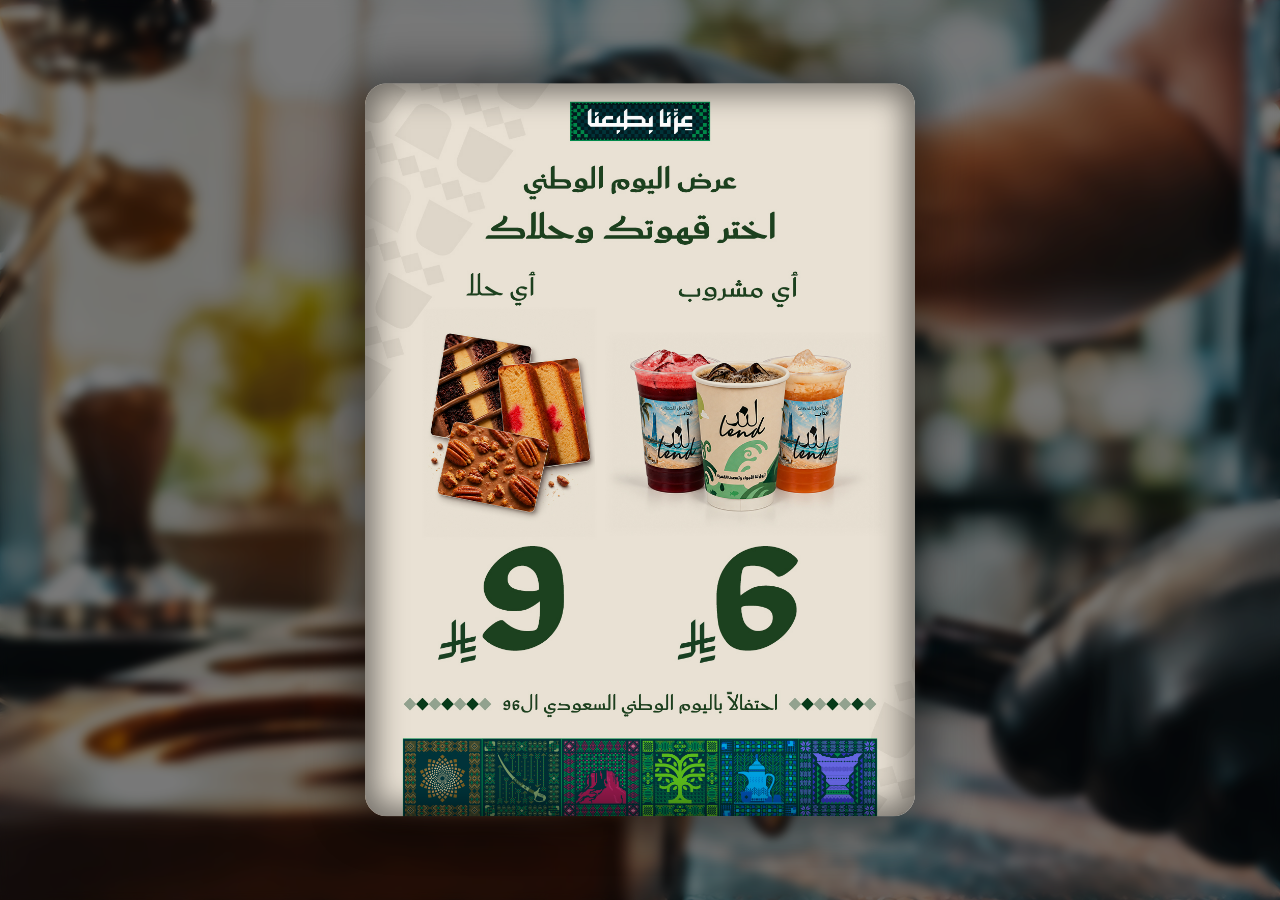
==== index.html @ 16deefab "15" ====
<!DOCTYPE html>
<html lang="ar" dir="rtl">
<head>
    <meta charset="UTF-8">
    <meta name="viewport" content="width=device-width, initial-scale=1.0">
    <title>LendMenu</title>
    <link rel="icon" type="image/svg+xml" href="lend.svg">
    <link rel="stylesheet" href="Lend.css">
</head>
<body>

    <!-- ========== Poster ========== -->
    <div class="poster-wrapper" id="posterWrapper">
        <img src="بوستر-اليوم-الوطني-لند.png" alt="بوستر" class="poster-bg">
    </div>

    <!-- ========== Logo ========== -->
    <div class="logo-container" id="logoContainer">
        <img src="lend.svg" alt="Lend" class="logo" id="logo">
    </div>

    <!-- ========== Language Button ========== -->
    <button class="lang-btn" id="langBtn" style="display: none;">EN</button>

    <!-- ========== Main Content ========== -->
    <main class="main-content" id="mainContent" style="display: none;">

        <!-- Welcome Message -->
        <div class="welcome-section" id="welcomeSection">
            <h2 class="welcome-title" id="welcomeTitle"></h2>
            <p class="welcome-text" id="welcomeText"></p>
            <p class="pre-order-text" id="preOrderText"></p>
            <a href="tel:0566040575" class="contact-btn">
                <span class="contact-number">0566040575</span>
            </a>
        </div>

        <!-- ========== Hot Drinks Section (11 Products) ========== -->
        <div class="menu-section">
            <h3 class="section-title" id="hotTitle">المشروبات الساخنة</h3>
            <div class="products-grid">

                <div class="product-square" onclick="openPoster('poster1')">
                    <img src="CoffeeMenuCard2.png" alt="Product 1" class="product-square-img">
                </div>

                <div class="product-square" onclick="openPoster('poster2')">
                    <img src="CoffeeMenuCard2C.png" alt="Product 2" class="product-square-img">
                </div>

                <div class="product-square" onclick="openPoster('poster3')">
                    <img src="CoffeeMenuCardE2.png" alt="Product 3" class="product-square-img">
                </div>

                <div class="product-square" onclick="openPoster('poster4')">
                    <img src="CoffeeMenuCardL2.png" alt="Product 4" class="product-square-img">
                </div>

                <div class="product-square" onclick="openPoster('poster5')">
                    <img src="CoffeeMenuCard2CO.png" alt="Product 5" class="product-square-img">
                </div>

                <div class="product-square" onclick="openPoster('poster6')">
                    <img src="CoffeeMenuCard2H.png" alt="Product 6" class="product-square-img">
                </div>

                <div class="product-square" onclick="openPoster('poster7')">
                    <img src="CoffeeMenuCard2V.png" alt="Product 7" class="product-square-img">
                </div>

                <div class="product-square" onclick="openPoster('poster8')">
                    <img src="CoffeeMenuCard2F.png" alt="Product 8" class="product-square-img">
                </div>

                <div class="product-square" onclick="openPoster('posterA')">
                    <img src="CoffeeMenuCardA2.png" alt="Product A" class="product-square-img">
                </div>

                <div class="product-square" onclick="openPoster('posterSPL')">
                    <img src="CoffeeMenuCardSPL2.png" alt="Product SPL" class="product-square-img">
                </div>

                <div class="product-square" onclick="openPoster('posterMI')">
                    <img src="CoffeeMenuCardMI2.png" alt="Product MI" class="product-square-img">
                </div>

            </div>

            <!-- Milk Options -->
            <div class="milk-options">
                <h4 class="milk-title-ar" id="milkTitle">إضافة أنواع الحليب للمشروبات</h4>
                <div class="milk-options-list">
                    <div class="milk-option">
                        <span class="milk-name" id="milk1">حليب خالي من اللاكتوز</span>
                        <span class="milk-price">3 <img src="Saudi_Riyal_Symbol.png" alt="ريال" class="riyal-img"></span>
                    </div>
                    <div class="milk-option">
                        <span class="milk-name" id="milk2">حليب جوز الهند</span>
                        <span class="milk-price">3 <img src="Saudi_Riyal_Symbol.png" alt="ريال" class="riyal-img"></span>
                    </div>
                    <div class="milk-option">
                        <span class="milk-name" id="milk3">حليب اللوز</span>
                        <span class="milk-price">3 <img src="Saudi_Riyal_Symbol.png" alt="ريال" class="riyal-img"></span>
                    </div>
                </div>
            </div>
        </div>

        <!-- ========== Cold Drinks Section (11 Products) ========== -->
        <div class="menu-section">
            <h3 class="section-title" id="coldTitle">المشروبات الباردة</h3>
            <div class="products-grid">

                <div class="product-square" onclick="openPoster('poster9')">
                    <img src="CoffeeMenuCard2B.png" alt="Product 1" class="product-square-img">
                </div>

                <div class="product-square" onclick="openPoster('poster10')">
                    <img src="CoffeeMenuCardS2.png" alt="Product 2" class="product-square-img">
                </div>

                <div class="product-square" onclick="openPoster('poster11')">
                    <img src="CoffeeMenuCard2M.png" alt="Product 3" class="product-square-img">
                </div>

                <div class="product-square" onclick="openPoster('poster12')">
                    <img src="CoffeeMenuCard2K.png" alt="Product 4" class="product-square-img">
                </div>

                <div class="product-square" onclick="openPoster('poster13')">
                    <img src="CoffeeMenuCard2P.png" alt="Product 5" class="product-square-img">
                </div>

                <div class="product-square" onclick="openPoster('poster14')">
                    <img src="CoffeeMenuCardCH2.png" alt="Product 6" class="product-square-img">
                </div>

                <div class="product-square" onclick="openPoster('poster15')">
                    <img src="CoffeeMenuCardID2.png" alt="Product 7" class="product-square-img">
                </div>

                <div class="product-square" onclick="openPoster('poster16')">
                    <img src="CoffeeMenuCardIL2.png" alt="Product 8" class="product-square-img">
                </div>

                <div class="product-square" onclick="openPoster('poster17')">
                    <img src="CoffeeMenuCardSG2.png" alt="Product 9" class="product-square-img">
                </div>

                <div class="product-square" onclick="openPoster('poster18')">
                    <img src="CoffeeMenuCardFR2.png" alt="Product 10" class="product-square-img">
                </div>

                <div class="product-square" onclick="openPoster('posterIA')">
                    <img src="CoffeeMenuCardIA2.png" alt="Product IA" class="product-square-img">
                </div>

            </div>

            <!-- Milk Options -->
            <div class="milk-options">
                <h4 class="milk-title-ar" id="milkTitleCold">إضافة أنواع الحليب للمشروبات</h4>
                <div class="milk-options-list">
                    <div class="milk-option">
                        <span class="milk-name" id="milk1Cold">حليب خالي من اللاكتوز</span>
                        <span class="milk-price">3 <img src="Saudi_Riyal_Symbol.png" alt="ريال" class="riyal-img"></span>
                    </div>
                    <div class="milk-option">
                        <span class="milk-name" id="milk2Cold">حليب جوز الهند</span>
                        <span class="milk-price">3 <img src="Saudi_Riyal_Symbol.png" alt="ريال" class="riyal-img"></span>
                    </div>
                    <div class="milk-option">
                        <span class="milk-name" id="milk3Cold">حليب اللوز</span>
                        <span class="milk-price">3 <img src="Saudi_Riyal_Symbol.png" alt="ريال" class="riyal-img"></span>
                    </div>
                </div>
            </div>
        </div>

        <!-- ========== Drinks Section ========== -->
        <div class="menu-section">
            <h3 class="section-title" id="drinksTitle">مشروبات</h3>
            <div class="products-grid">
                <div class="product-square">
                    <img src="SparklingWater.png" alt="Sparkling Water" class="product-square-img">
                </div>
                <div class="product-square">
                    <img src="NaturalWater.png" alt="Natural Water" class="product-square-img">
                </div>
            </div>
        </div>

        <!-- ========== Desserts Section (9 Products) ========== -->
        <div class="menu-section">
            <h3 class="section-title" id="dessertsTitle">الحلويات</h3>
            <div class="products-grid">

             
                <div class="product-square" onclick="openPoster('posterD2')">
                    <img src="DessertMenuCardCH2.png" alt="Dessert 2" class="product-square-img">
                </div>

                <div class="product-square" onclick="openPoster('posterD3')">
                    <img src="DessertMenuCardCO2.png" alt="Dessert 3" class="product-square-img">
                </div>

                <div class="product-square" onclick="openPoster('posterD4')">
                    <img src="DessertMenuCardDO2.png" alt="Dessert 4" class="product-square-img">
                </div>

                <div class="product-square" onclick="openPoster('posterD5')">
                    <img src="DessertMenuCardLC2.png" alt="Dessert 5" class="product-square-img">
                </div>

                <div class="product-square" onclick="openPoster('posterD6')">
                    <img src="DessertMenuCardEN2.png" alt="Dessert 6" class="product-square-img">
                </div>

                <div class="product-square" onclick="openPoster('posterD7')">
                    <img src="DessertMenuCardM2.png" alt="Dessert 7" class="product-square-img">
                </div>

                <div class="product-square" onclick="openPoster('posterD8')">
                    <img src="DessertMenuCardCP2.png" alt="Dessert 8" class="product-square-img">
                </div>

                <div class="product-square" onclick="openPoster('posterD9')">
                    <img src="DessertMenuCardLA2.png" alt="Dessert 9" class="product-square-img">
                </div>

            </div>
        </div>

        <!-- ========== Gathering Section ========== -->
        <div class="menu-section">
            <h3 class="section-title" id="gatheringTitle">الجمعات</h3>
            <div class="products-grid gathering-grid">

                <div class="flip-card" id="flip1">
                    <div class="flip-card-inner">
                        <div class="flip-card-front">
                            <img src="FamilyCoffeeBox.png" alt="Family Coffee" class="product-square-img">
                        </div>
                        <div class="flip-card-back">
                            <img src="FamilyCoffeeBox2.png" alt="Family Coffee Back" class="product-square-img">
                        </div>
                    </div>
                </div>

                <div class="flip-card" id="flip2">
                    <div class="flip-card-inner">
                        <div class="flip-card-front">
                            <img src="FamilyCookiesBox.png" alt="Family Cookies" class="product-square-img">
                        </div>
                        <div class="flip-card-back">
                            <img src="FamilyCookiesBox2.png" alt="Family Cookies Back" class="product-square-img">
                        </div>
                    </div>
                </div>

                <div class="flip-card" id="flip3">
                    <div class="flip-card-inner">
                        <div class="flip-card-front">
                            <img src="Gathering-box-(cookies-&-coffee).png" alt="Gathering Box" class="product-square-img">
                        </div>
                        <div class="flip-card-back">
                            <img src="Gathering-box-(cookies-&-coffee)2.png" alt="Gathering Box Back" class="product-square-img">
                        </div>
                    </div>
                </div>

            </div>
        </div>

        <!-- ========== Footer Note ========== -->
        <div class="footer-note">
            <p class="footer-ar" id="footerAr">
                يحتاج البالغون إلى ٢٠٠٠ سعرة حرارية في المتوسط يوميًا، والأطفال إلى ١٢٠٠ سعرة حرارية يوميًا، وقد تختلف الاحتياجات الفردية من السعرات الحرارية من شخص لآخر.
                تتوفر معلومات غذائية إضافية عند الطلب. جميع الأسعار شاملة ضريبة القيمة المضافة ١٥٪.
            </p>
            <p class="footer-en" id="footerEn">
                Adults require 2,000 calories per day on average, children average 1,200 calories, and individual calorie needs may vary from person to person.
                Additional nutritional information is available upon request. All prices include 15% VAT.
            </p>
        </div>

    </main>

    <!-- ========== Fullscreen Poster Overlay ========== -->
    <div class="poster-overlay" id="posterOverlay" onclick="closePoster(event)">
        <div class="poster-overlay-content">

            <!-- Hot Drinks Posters 1-8 -->
            <div class="poster-full" id="poster1" style="display: none;">
                <div class="poster-vertical" id="fullPoster1">
                    <img src="CoffeeMenuCard.png" alt="BG" class="poster-bg-vertical">
                    <img src="CoffeeCup.png" alt="Cup" class="poster-cup-vertical" id="cup1">
                </div>
                <button class="close-btn" onclick="closePoster(event)">✕</button>
            </div>

            <div class="poster-full" id="poster2" style="display: none;">
                <div class="poster-vertical" id="fullPoster2">
                    <img src="CoffeeMenuCardC.png" alt="BG" class="poster-bg-vertical">
                    <img src="CoffeeCupC.png" alt="Cup" class="poster-cup-vertical" id="cup2">
                </div>
                <button class="close-btn" onclick="closePoster(event)">✕</button>
            </div>

            <div class="poster-full" id="poster3" style="display: none;">
                <div class="poster-vertical" id="fullPoster3">
                    <img src="CoffeeMenuCardE.png" alt="BG" class="poster-bg-vertical">
                    <img src="CoffeeCupE.png" alt="Cup" class="poster-cup-vertical" id="cup3">
                </div>
                <button class="close-btn" onclick="closePoster(event)">✕</button>
            </div>

            <div class="poster-full" id="poster4" style="display: none;">
                <div class="poster-vertical" id="fullPoster4">
                    <img src="CoffeeMenuCardL.png" alt="BG" class="poster-bg-vertical">
                    <img src="CoffeeCupL.png" alt="Cup" class="poster-cup-vertical" id="cup4">
                </div>
                <button class="close-btn" onclick="closePoster(event)">✕</button>
            </div>

            <div class="poster-full" id="poster5" style="display: none;">
                <div class="poster-vertical" id="fullPoster5">
                    <img src="CoffeeMenuCardCO.png" alt="BG" class="poster-bg-vertical">
                    <img src="CoffeeCupCO.png" alt="Cup" class="poster-cup-vertical" id="cup5">
                </div>
                <button class="close-btn" onclick="closePoster(event)">✕</button>
            </div>

            <div class="poster-full" id="poster6" style="display: none;">
                <div class="poster-vertical" id="fullPoster6">
                    <img src="CoffeeMenuCardH.png" alt="BG" class="poster-bg-vertical">
                    <img src="CoffeeCupH.png" alt="Cup" class="poster-cup-vertical" id="cup6">
                </div>
                <button class="close-btn" onclick="closePoster(event)">✕</button>
            </div>

            <div class="poster-full" id="poster7" style="display: none;">
                <div class="poster-vertical" id="fullPoster7">
                    <img src="CoffeeMenuCardV.png" alt="BG" class="poster-bg-vertical">
                    <img src="CoffeeCup.png" alt="Cup" class="poster-cup-vertical" id="cup7">
                </div>
                <button class="close-btn" onclick="closePoster(event)">✕</button>
            </div>

            <div class="poster-full" id="poster8" style="display: none;">
                <div class="poster-vertical" id="fullPoster8">
                    <img src="CoffeeMenuCardF.png" alt="BG" class="poster-bg-vertical">
                    <img src="CoffeeCupF.png" alt="Cup" class="poster-cup-vertical" id="cup8">
                </div>
                <button class="close-btn" onclick="closePoster(event)">✕</button>
            </div>

            <!-- Poster A -->
            <div class="poster-full" id="posterA" style="display: none;">
                <div class="poster-vertical" id="fullPosterA">
                    <img src="CoffeeMenuCardA.png" alt="BG" class="poster-bg-vertical">
                    <img src="CoffeeCupA.png" alt="Cup" class="poster-cup-vertical" id="cupA">
                </div>
                <button class="close-btn" onclick="closePoster(event)">✕</button>
            </div>

            <!-- Poster SPL -->
            <div class="poster-full" id="posterSPL" style="display: none;">
                <div class="poster-vertical" id="fullPosterSPL">
                    <img src="CoffeeMenuCardSPL.png" alt="BG" class="poster-bg-vertical">
                    <img src="CoffeeCupSPL.png" alt="Cup" class="poster-cup-vertical" id="cupSPL">
                </div>
                <button class="close-btn" onclick="closePoster(event)">✕</button>
            </div>

            <!-- Poster MI -->
            <div class="poster-full" id="posterMI" style="display: none;">
                <div class="poster-vertical" id="fullPosterMI">
                    <img src="CoffeeMenuCardMI.png" alt="BG" class="poster-bg-vertical">
                    <img src="CoffeeCupMI.png" alt="Cup" class="poster-cup-vertical" id="cupMI">
                </div>
                <button class="close-btn" onclick="closePoster(event)">✕</button>
            </div>

            <!-- Cold Drinks Posters 9-18 -->
            <div class="poster-full" id="poster9" style="display: none;">
                <div class="poster-vertical" id="fullPoster9">
                    <img src="CoffeeMenuCardB.png" alt="BG" class="poster-bg-vertical">
                    <img src="CoffeeCupB.png" alt="Cup" class="poster-cup-vertical" id="cup9">
                </div>
                <button class="close-btn" onclick="closePoster(event)">✕</button>
            </div>

            <div class="poster-full" id="poster10" style="display: none;">
                <div class="poster-vertical" id="fullPoster10">
                    <img src="CoffeeMenuCardS.png" alt="BG" class="poster-bg-vertical">
                    <img src="CoffeeCupS.png" alt="Cup" class="poster-cup-vertical" id="cup10">
                </div>
                <button class="close-btn" onclick="closePoster(event)">✕</button>
            </div>

            <div class="poster-full" id="poster11" style="display: none;">
                <div class="poster-vertical" id="fullPoster11">
                    <img src="CoffeeMenuCardM.png" alt="BG" class="poster-bg-vertical">
                    <img src="CoffeeCupM.png" alt="Cup" class="poster-cup-vertical" id="cup11">
                </div>
                <button class="close-btn" onclick="closePoster(event)">✕</button>
            </div>

            <div class="poster-full" id="poster12" style="display: none;">
                <div class="poster-vertical" id="fullPoster12">
                    <img src="CoffeeMenuCardK.png" alt="BG" class="poster-bg-vertical">
                    <img src="CoffeeCupK.png" alt="Cup" class="poster-cup-vertical" id="cup12">
                </div>
                <button class="close-btn" onclick="closePoster(event)">✕</button>
            </div>

            <div class="poster-full" id="poster13" style="display: none;">
                <div class="poster-vertical" id="fullPoster13">
                    <img src="CoffeeMenuCardP.png" alt="BG" class="poster-bg-vertical">
                    <img src="CoffeeCupP.png" alt="Cup" class="poster-cup-vertical" id="cup13">
                </div>
                <button class="close-btn" onclick="closePoster(event)">✕</button>
            </div>

            <div class="poster-full" id="poster14" style="display: none;">
                <div class="poster-vertical" id="fullPoster14">
                    <img src="CoffeeMenuCardCH.png" alt="BG" class="poster-bg-vertical">
                    <img src="CoffeeCupCH.png" alt="Cup" class="poster-cup-vertical" id="cup14">
                </div>
                <button class="close-btn" onclick="closePoster(event)">✕</button>
            </div>

            <div class="poster-full" id="poster15" style="display: none;">
                <div class="poster-vertical" id="fullPoster15">
                    <img src="CoffeeMenuCardID.png" alt="BG" class="poster-bg-vertical">
                    <img src="CoffeeCupID.png" alt="Cup" class="poster-cup-vertical" id="cup15">
                </div>
                <button class="close-btn" onclick="closePoster(event)">✕</button>
            </div>

            <div class="poster-full" id="poster16" style="display: none;">
                <div class="poster-vertical" id="fullPoster16">
                    <img src="CoffeeMenuCardIL.png" alt="BG" class="poster-bg-vertical">
                    <img src="CoffeeCupIL.png" alt="Cup" class="poster-cup-vertical" id="cup16">
                </div>
                <button class="close-btn" onclick="closePoster(event)">✕</button>
            </div>

            <div class="poster-full" id="poster17" style="display: none;">
                <div class="poster-vertical" id="fullPoster17">
                    <img src="CoffeeMenuCardSG.png" alt="BG" class="poster-bg-vertical">
                    <img src="CoffeeCupSG.png" alt="Cup" class="poster-cup-vertical" id="cup17">
                </div>
                <button class="close-btn" onclick="closePoster(event)">✕</button>
            </div>

            <div class="poster-full" id="poster18" style="display: none;">
                <div class="poster-vertical" id="fullPoster18">
                    <img src="CoffeeMenuCardFR.png" alt="BG" class="poster-bg-vertical">
                    <img src="CoffeeCupFR.png" alt="Cup" class="poster-cup-vertical" id="cup18">
                </div>
                <button class="close-btn" onclick="closePoster(event)">✕</button>
            </div>

            <!-- Poster IA -->
            <div class="poster-full" id="posterIA" style="display: none;">
                <div class="poster-vertical" id="fullPosterIA">
                    <img src="CoffeeMenuCardIA.png" alt="BG" class="poster-bg-vertical">
                    <img src="CoffeeCupIA.png" alt="Cup" class="poster-cup-vertical" id="cupIA">
                </div>
                <button class="close-btn" onclick="closePoster(event)">✕</button>
            </div>

            <!-- Desserts Posters (9 Only) -->
            <div class="poster-full" id="posterD1" style="display: none;">
                <div class="poster-vertical" id="fullPosterD1">
                    <img src="DessertMenuCardP.png" alt="Dessert" class="poster-bg-vertical">
                </div>
                <button class="close-btn" onclick="closePoster(event)">✕</button>
            </div>

            <div class="poster-full" id="posterD2" style="display: none;">
                <div class="poster-vertical" id="fullPosterD2">
                    <img src="DessertMenuCardCH.png" alt="Dessert" class="poster-bg-vertical">
                </div>
                <button class="close-btn" onclick="closePoster(event)">✕</button>
            </div>

            <div class="poster-full" id="posterD3" style="display: none;">
                <div class="poster-vertical" id="fullPosterD3">
                    <img src="DessertMenuCardCO.png" alt="Dessert" class="poster-bg-vertical">
                </div>
                <button class="close-btn" onclick="closePoster(event)">✕</button>
            </div>

            <div class="poster-full" id="posterD4" style="display: none;">
                <div class="poster-vertical" id="fullPosterD4">
                    <img src="DessertMenuCardDO.png" alt="Dessert" class="poster-bg-vertical">
                </div>
                <button class="close-btn" onclick="closePoster(event)">✕</button>
            </div>

            <div class="poster-full" id="posterD5" style="display: none;">
                <div class="poster-vertical" id="fullPosterD5">
                    <img src="DessertMenuCardLC.png" alt="Dessert" class="poster-bg-vertical">
                </div>
                <button class="close-btn" onclick="closePoster(event)">✕</button>
            </div>

            <div class="poster-full" id="posterD6" style="display: none;">
                <div class="poster-vertical" id="fullPosterD6">
                    <img src="DessertMenuCardEN.png" alt="Dessert" class="poster-bg-vertical">
                </div>
                <button class="close-btn" onclick="closePoster(event)">✕</button>
            </div>

            <div class="poster-full" id="posterD7" style="display: none;">
                <div class="poster-vertical" id="fullPosterD7">
                    <img src="DessertMenuCardM.png" alt="Dessert" class="poster-bg-vertical">
                </div>
                <button class="close-btn" onclick="closePoster(event)">✕</button>
            </div>

            <div class="poster-full" id="posterD8" style="display: none;">
                <div class="poster-vertical" id="fullPosterD8">
                    <img src="DessertMenuCardCP.png" alt="Dessert" class="poster-bg-vertical">
                </div>
                <button class="close-btn" onclick="closePoster(event)">✕</button>
            </div>

            <div class="poster-full" id="posterD9" style="display: none;">
                <div class="poster-vertical" id="fullPosterD9">
                    <img src="DessertMenuCardLA.png" alt="Dessert" class="poster-bg-vertical">
                </div>
                <button class="close-btn" onclick="closePoster(event)">✕</button>
            </div>

        </div>
    </div>

    <script src="Lend.js"></script>
</body>
</html>
---- Lend.css ----
/* ========== Fonts ========== */
@font-face {
    font-family: 'DG Agnadeen';
    src: url('DGAgnadeen-Regular.ttf') format('truetype');
    font-weight: normal;
    font-style: normal;
    font-display: swap;
}

@font-face {
    font-family: 'Bebas Neue';
    src: url('BebasNeue-Regular.ttf') format('truetype');
    font-weight: normal;
    font-style: normal;
    font-display: swap;
}

/* ========== Reset ========== */
* {
    margin: 0;
    padding: 0;
    box-sizing: border-box;
}

/* ========== Body ========== */
body {
    min-height: 100vh;
    min-height: 100dvh;
    background-image: url('MenuBG.jpeg');
    background-size: cover;
    background-position: center;
    background-repeat: no-repeat;
    background-attachment: fixed;
    font-family: 'DG Agnadeen', sans-serif;
    position: relative;
    overflow-x: hidden;
}

/* ========== Blur Overlay ========== */
body::before {
    content: '';
    position: fixed;
    top: 0;
    left: 0;
    width: 100%;
    height: 100%;
    background: rgba(0, 0, 0, 0.3);
    backdrop-filter: blur(5px);
    -webkit-backdrop-filter: blur(5px);
    z-index: 1;
    pointer-events: none;
}

/* ========== Poster Wrapper ========== */
.poster-wrapper {
    position: fixed;
    top: 50%;
    left: 50%;
    transform: translate(-50%, -50%);
    width: min(85vw, 550px);
    max-height: min(95vh, 900px);
    aspect-ratio: 1080 / 1440;
    z-index: 2000;
    border-radius: clamp(12px, 2vw, 22px);
    box-shadow: 0 0 40px 15px rgba(0, 0, 0, 0.4);
    overflow: hidden;
    transition: opacity 0.8s ease;
    cursor: pointer;
}

.poster-wrapper::before {
    content: '';
    position: absolute;
    top: 0;
    left: 0;
    width: 100%;
    height: 100%;
    z-index: 2;
    pointer-events: none;
    box-shadow: inset 0 0 30px 10px rgba(0, 0, 0, 0.5);
    border-radius: clamp(12px, 2vw, 22px);
}

.poster-bg {
    width: 100%;
    height: 100%;
    object-fit: cover;
    display: block;
    pointer-events: none;
    user-select: none;
    -webkit-user-drag: none;
}

/* ========== Logo ========== */
.logo-container {
    position: fixed;
    top: 15px;
    left: 50%;
    transform: translateX(-50%);
    text-align: center;
    transition: all 0.8s cubic-bezier(0.16, 1, 0.3, 1);
    z-index: 100;
    opacity: 0;
    pointer-events: none;
}

.logo {
    width: clamp(50px, 10vw, 80px);
    height: clamp(50px, 10vw, 80px);
    object-fit: contain;
    display: block;
    transition: all 0.8s cubic-bezier(0.16, 1, 0.3, 1);
}

/* ========== Language Button ========== */
.lang-btn {
    position: fixed;
    top: 15px;
    right: 15px;
    z-index: 100;
    font-family: 'DG Agnadeen', sans-serif;
    font-size: clamp(14px, 2vw, 18px);
    font-weight: 600;
    color: #E9E0D0;
    background: rgba(255, 255, 255, 0.08);
    border: 2px solid #E9E0D0;
    border-radius: 50px;
    padding: 10px 25px;
    cursor: pointer;
    transition: all 0.4s ease;
    backdrop-filter: blur(10px);
    letter-spacing: 0.5px;
}

.lang-btn:hover {
    background: #E9E0D0;
    color: #1a1a1a;
}

/* ========== Main Content ========== */
.main-content {
    position: relative;
    z-index: 2;
    max-width: 1100px;
    margin: 0 auto;
    padding: 100px 15px 30px;
}

/* ========== Welcome Section ========== */
.welcome-section {
    text-align: center;
    margin-bottom: 40px;
    padding: 0 15px;
}

.welcome-title {
    font-family: 'DG Agnadeen', sans-serif;
    font-size: clamp(28px, 5vw, 48px);
    font-weight: 700;
    color: #E9E0D0;
    text-shadow: 0 3px 15px rgba(0, 0, 0, 0.5);
    margin-bottom: 12px;
}

.welcome-text {
    font-family: 'DG Agnadeen', sans-serif;
    font-size: clamp(18px, 3vw, 24px);
    font-weight: 400;
    color: #E9E0D0;
    text-shadow: 0 2px 10px rgba(0, 0, 0, 0.5);
    margin-bottom: 15px;
}

.pre-order-text {
    font-family: 'DG Agnadeen', sans-serif;
    font-size: clamp(14px, 2vw, 18px);
    color: #E9E0D0;
    opacity: 0.85;
    margin-bottom: 15px;
    text-shadow: 0 2px 10px rgba(0, 0, 0, 0.5);
}

.contact-btn {
    display: inline-flex;
    align-items: center;
    justify-content: center;
    padding: 10px 25px;
    background: rgba(255, 255, 255, 0.1);
    border: 2px solid #E9E0D0;
    border-radius: 50px;
    text-decoration: none;
    cursor: pointer;
    transition: all 0.4s ease;
    backdrop-filter: blur(10px);
}

.contact-btn:hover {
    background: #E9E0D0;
}

.contact-number {
    font-family: 'Bebas Neue', sans-serif;
    font-size: clamp(16px, 2vw, 20px);
    color: #E9E0D0;
    letter-spacing: 2px;
    transition: color 0.4s ease;
}

.contact-btn:hover .contact-number {
    color: #1a1a1a;
}

/* ========== Menu Section ========== */
.menu-section {
    margin-bottom: 40px;
    padding: 20px;
    background: rgba(255, 255, 255, 0.03);
    border: 2px solid rgba(233, 224, 208, 0.3);
    border-radius: 20px;
    backdrop-filter: blur(10px);
}

.section-title {
    font-family: 'DG Agnadeen', sans-serif;
    font-size: clamp(20px, 3vw, 28px);
    font-weight: 700;
    color: #E9E0D0;
    text-align: center;
    margin-bottom: 20px;
    text-shadow: 0 2px 10px rgba(0, 0, 0, 0.5);
}

/* ========== Products Grid (5 per row) ========== */
.products-grid {
    display: grid;
    grid-template-columns: repeat(5, 1fr);
    gap: 10px;
}

/* ========== Product Square ========== */
.product-square {
    width: 100%;
    aspect-ratio: 1 / 1;
    cursor: pointer;
    overflow: hidden;
    border-radius: 16px;
    -webkit-border-radius: 16px;
    transition: transform 0.4s cubic-bezier(0.16, 1, 0.3, 1);
}

.product-square:hover {
    transform: translateY(-5px) scale(1.03);
}

.product-square:active {
    transform: scale(0.95);
}

.product-square-img {
    width: 100%;
    height: 100%;
    object-fit: cover;
    display: block;
    pointer-events: none;
    user-select: none;
}

/* ========== Milk Options ========== */
.milk-options {
    margin-top: 20px;
    padding: 15px;
    background: rgba(255, 255, 255, 0.05);
    border-radius: 15px;
}

.milk-title-ar {
    font-family: 'DG Agnadeen', sans-serif;
    font-size: 18px;
    color: #E9E0D0;
    text-align: center;
    margin-bottom: 12px;
}

.milk-options-list {
    display: flex;
    flex-direction: column;
    gap: 8px;
}

.milk-option {
    display: flex;
    justify-content: space-between;
    align-items: center;
    padding: 8px 15px;
    background: rgba(255, 255, 255, 0.05);
    border-radius: 10px;
}

.milk-name {
    font-family: 'DG Agnadeen', sans-serif;
    font-size: 15px;
    color: #E9E0D0;
}

.milk-price {
    font-family: 'DG Agnadeen', sans-serif;
    font-size: 16px;
    font-weight: 700;
    color: #E9E0D0;
    display: flex;
    align-items: center;
    gap: 3px;
}

.riyal-img {
    width: 16px;
    height: 16px;
    object-fit: contain;
    pointer-events: none;
}

/* ========== Flip Card ========== */
.flip-card {
    width: 100%;
    aspect-ratio: 1 / 1;
    cursor: pointer;
    perspective: 1200px;
    -webkit-perspective: 1200px;
}

.flip-card-inner {
    position: relative;
    width: 100%;
    height: 100%;
    transition: transform 0.8s cubic-bezier(0.16, 1, 0.3, 1);
    transform-style: preserve-3d;
    -webkit-transform-style: preserve-3d;
}

.flip-card.flipped .flip-card-inner {
    transform: rotateY(180deg);
}

.flip-card-front,
.flip-card-back {
    position: absolute;
    top: 0;
    left: 0;
    width: 100%;
    height: 100%;
    backface-visibility: hidden;
    -webkit-backface-visibility: hidden;
    border-radius: 16px;
    overflow: hidden;
    box-shadow: 0 8px 25px rgba(0, 0, 0, 0.25);
}

.flip-card-front {
    z-index: 2;
}

.flip-card-back {
    transform: rotateY(180deg);
    z-index: 1;
}

/* ========== Footer Note ========== */
.footer-note {
    margin-top: 40px;
    padding: 20px;
    text-align: center;
}

.footer-ar {
    font-family: 'DG Agnadeen', sans-serif;
    font-size: clamp(12px, 1.5vw, 14px);
    color: #E9E0D0;
    text-shadow: 0 2px 10px rgba(0, 0, 0, 0.5);
    margin-bottom: 12px;
    line-height: 1.7;
}

.footer-en {
    font-family: 'Bebas Neue', sans-serif;
    font-size: clamp(13px, 1.5vw, 16px);
    color: #E9E0D0;
    text-shadow: 0 2px 10px rgba(0, 0, 0, 0.5);
    line-height: 1.5;
    opacity: 0.8;
    letter-spacing: 1px;
}

/* ========== Fullscreen Poster Overlay ========== */
.poster-overlay {
    display: none;
    position: fixed;
    top: 0;
    left: 0;
    width: 100%;
    height: 100%;
    background: rgba(0, 0, 0, 0.85);
    z-index: 3000;
    overflow-y: auto;
    padding: 20px;
    backdrop-filter: blur(10px);
}

.poster-overlay.active {
    display: flex;
    align-items: center;
    justify-content: center;
}

.poster-overlay-content {
    position: relative;
    max-width: min(350px, 90vw);
    width: 100%;
    max-height: 90vh;
    display: flex;
    align-items: center;
    justify-content: center;
}

.poster-full {
    position: relative;
    width: 100%;
    display: flex;
    justify-content: center;
    align-items: center;
}

.poster-vertical {
    position: relative;
    width: 100%;
    aspect-ratio: 1080 / 1920;
    max-height: 85vh;
    height: auto;
    border-radius: 20px;
    overflow: hidden;
    cursor: grab;
    box-shadow: 0 15px 40px rgba(0, 0, 0, 0.3);
    touch-action: none;
    user-select: none;
    -webkit-user-select: none;
}

.poster-vertical:active {
    cursor: grabbing;
}

.poster-bg-vertical {
    position: absolute;
    top: 0;
    left: 0;
    width: 100%;
    height: 100%;
    object-fit: cover;
    z-index: 1;
    pointer-events: none;
    user-select: none;
    -webkit-user-drag: none;
    border-radius: 18px;
}

.poster-cup-vertical {
    position: absolute;
    bottom: 5%;
    left: 50%;
    transform: translateX(-50%) rotate(-6deg);
    width: 55%;
    height: 40%;
    object-fit: contain;
    z-index: 2;
    pointer-events: none;
    user-select: none;
    -webkit-user-drag: none;
    filter: drop-shadow(0 15px 30px rgba(0, 0, 0, 0.35));
    transition: transform 0.3s cubic-bezier(0.34, 1.56, 0.64, 1);
    will-change: transform;
}

.poster-cup-vertical.dragging {
    transition: none;
    cursor: grabbing;
}

@keyframes cupFloatVertical {
    0%, 100% {
        transform: translateX(-50%) rotate(-6deg) translateY(0);
    }
    50% {
        transform: translateX(-50%) rotate(-6deg) translateY(-6px);
    }
}

.poster-vertical .poster-cup-vertical {
    animation: cupFloatVertical 3s ease-in-out infinite;
}

.poster-vertical .poster-cup-vertical.dragging {
    animation: none;
}

.close-btn {
    position: absolute;
    top: -12px;
    right: -12px;
    width: 36px;
    height: 36px;
    border-radius: 50%;
    background: #E9E0D0;
    border: none;
    font-size: 18px;
    cursor: pointer;
    z-index: 1001;
    display: flex;
    align-items: center;
    justify-content: center;
    color: #1a1a1a;
    transition: all 0.3s ease;
}

.close-btn:hover {
    background: #ffffff;
    transform: rotate(90deg);
}

/* ========== Tablet ========== */
@media (max-width: 768px) {
    .products-grid {
        grid-template-columns: repeat(4, 1fr);
        gap: 8px;
    }

    .lang-btn {
        top: 10px;
        right: 10px;
        padding: 8px 18px;
        font-size: 13px;
    }
}

/* ========== Mobile ========== */
@media (max-width: 480px) {
    .products-grid {
        grid-template-columns: repeat(4, 1fr);
        gap: 6px;
    }

    .lang-btn {
        top: 8px;
        right: 8px;
        padding: 6px 14px;
        font-size: 12px;
    }

    .main-content {
        padding: 80px 10px 20px;
    }

    .menu-section {
        padding: 12px;
        margin-bottom: 25px;
    }
}
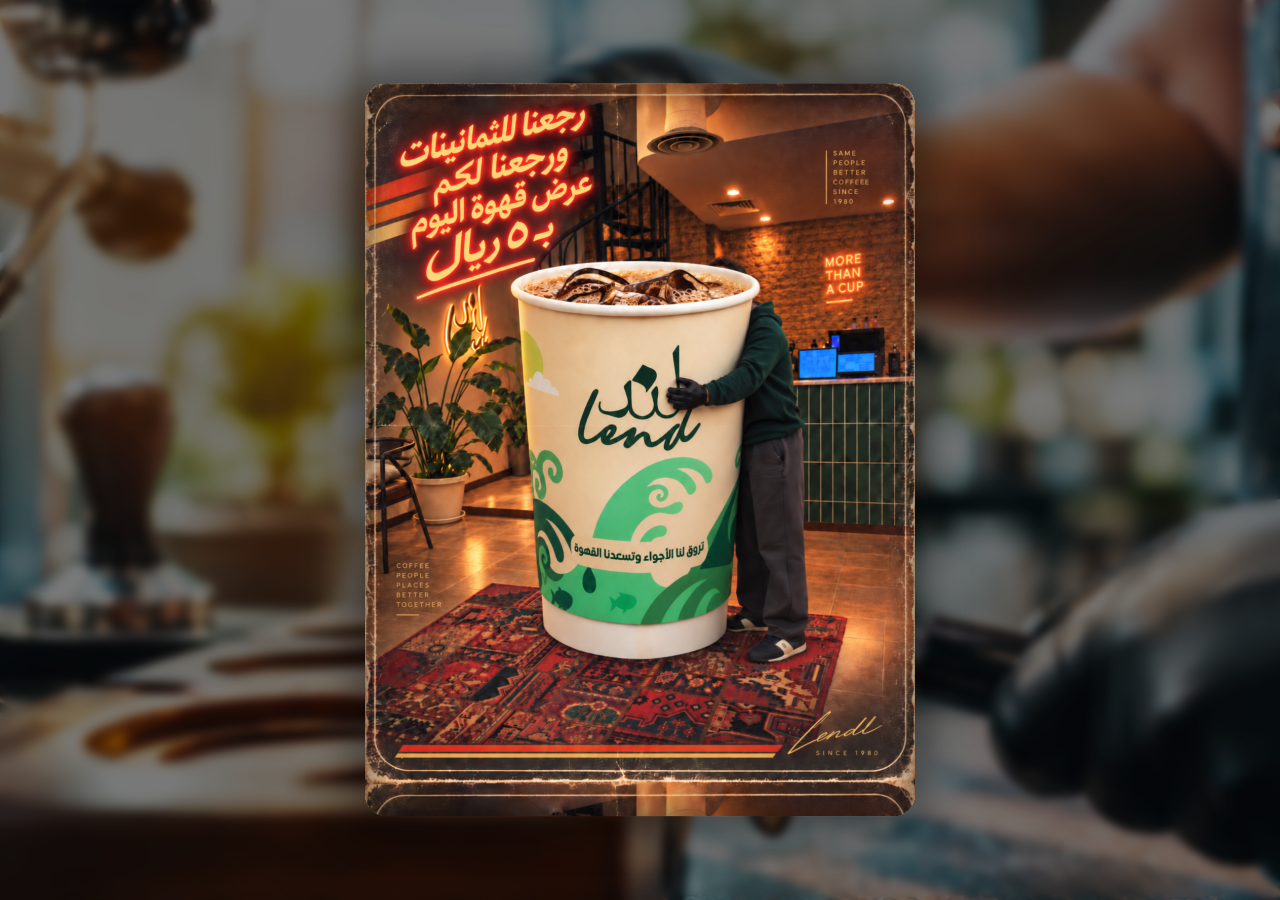
==== commit 774fbd56: "18" ====
--- a/index.html
+++ b/index.html
@@ -195,7 +195,10 @@
             <h3 class="section-title" id="dessertsTitle">الحلويات</h3>
             <div class="products-grid">
 
-             
+                <div class="product-square" onclick="openPoster('posterD1')">
+                    <img src="DessertMenuCardP2.png" alt="Dessert 1" class="product-square-img">
+                </div>
+
                 <div class="product-square" onclick="openPoster('posterD2')">
                     <img src="DessertMenuCardCH2.png" alt="Dessert 2" class="product-square-img">
                 </div>
@@ -290,15 +293,15 @@
     <div class="poster-overlay" id="posterOverlay" onclick="closePoster(event)">
         <div class="poster-overlay-content">
 
-            <!-- Hot Drinks Posters 1-8 -->
+            <!-- Poster 1 - POSTER ONLY (No Cup) -->
             <div class="poster-full" id="poster1" style="display: none;">
                 <div class="poster-vertical" id="fullPoster1">
-                    <img src="CoffeeMenuCard.png" alt="BG" class="poster-bg-vertical">
-                    <img src="CoffeeCup.png" alt="Cup" class="poster-cup-vertical" id="cup1">
-                </div>
-                <button class="close-btn" onclick="closePoster(event)">✕</button>
-            </div>
-
+                    <img src="بوستر-اليوم-الوطني-لند.png" alt="Poster" class="poster-bg-vertical">
+                </div>
+                <button class="close-btn" onclick="closePoster(event)">✕</button>
+            </div>
+
+            <!-- Poster 2 -->
             <div class="poster-full" id="poster2" style="display: none;">
                 <div class="poster-vertical" id="fullPoster2">
                     <img src="CoffeeMenuCardC.png" alt="BG" class="poster-bg-vertical">
@@ -307,6 +310,7 @@
                 <button class="close-btn" onclick="closePoster(event)">✕</button>
             </div>
 
+            <!-- Poster 3 -->
             <div class="poster-full" id="poster3" style="display: none;">
                 <div class="poster-vertical" id="fullPoster3">
                     <img src="CoffeeMenuCardE.png" alt="BG" class="poster-bg-vertical">
@@ -315,6 +319,7 @@
                 <button class="close-btn" onclick="closePoster(event)">✕</button>
             </div>
 
+            <!-- Poster 4 -->
             <div class="poster-full" id="poster4" style="display: none;">
                 <div class="poster-vertical" id="fullPoster4">
                     <img src="CoffeeMenuCardL.png" alt="BG" class="poster-bg-vertical">
@@ -323,6 +328,7 @@
                 <button class="close-btn" onclick="closePoster(event)">✕</button>
             </div>
 
+            <!-- Poster 5 -->
             <div class="poster-full" id="poster5" style="display: none;">
                 <div class="poster-vertical" id="fullPoster5">
                     <img src="CoffeeMenuCardCO.png" alt="BG" class="poster-bg-vertical">
@@ -331,6 +337,7 @@
                 <button class="close-btn" onclick="closePoster(event)">✕</button>
             </div>
 
+            <!-- Poster 6 -->
             <div class="poster-full" id="poster6" style="display: none;">
                 <div class="poster-vertical" id="fullPoster6">
                     <img src="CoffeeMenuCardH.png" alt="BG" class="poster-bg-vertical">
@@ -339,6 +346,7 @@
                 <button class="close-btn" onclick="closePoster(event)">✕</button>
             </div>
 
+            <!-- Poster 7 -->
             <div class="poster-full" id="poster7" style="display: none;">
                 <div class="poster-vertical" id="fullPoster7">
                     <img src="CoffeeMenuCardV.png" alt="BG" class="poster-bg-vertical">
@@ -347,6 +355,7 @@
                 <button class="close-btn" onclick="closePoster(event)">✕</button>
             </div>
 
+            <!-- Poster 8 -->
             <div class="poster-full" id="poster8" style="display: none;">
                 <div class="poster-vertical" id="fullPoster8">
                     <img src="CoffeeMenuCardF.png" alt="BG" class="poster-bg-vertical">
@@ -382,15 +391,15 @@
                 <button class="close-btn" onclick="closePoster(event)">✕</button>
             </div>
 
-            <!-- Cold Drinks Posters 9-18 -->
+            <!-- Poster 9 - POSTER ONLY (No Cup) -->
             <div class="poster-full" id="poster9" style="display: none;">
                 <div class="poster-vertical" id="fullPoster9">
-                    <img src="CoffeeMenuCardB.png" alt="BG" class="poster-bg-vertical">
-                    <img src="CoffeeCupB.png" alt="Cup" class="poster-cup-vertical" id="cup9">
-                </div>
-                <button class="close-btn" onclick="closePoster(event)">✕</button>
-            </div>
-
+                    <img src="بوستر-اليوم-الوطني-لند.png" alt="Poster" class="poster-bg-vertical">
+                </div>
+                <button class="close-btn" onclick="closePoster(event)">✕</button>
+            </div>
+
+            <!-- Poster 10 -->
             <div class="poster-full" id="poster10" style="display: none;">
                 <div class="poster-vertical" id="fullPoster10">
                     <img src="CoffeeMenuCardS.png" alt="BG" class="poster-bg-vertical">
@@ -399,6 +408,7 @@
                 <button class="close-btn" onclick="closePoster(event)">✕</button>
             </div>
 
+            <!-- Poster 11 -->
             <div class="poster-full" id="poster11" style="display: none;">
                 <div class="poster-vertical" id="fullPoster11">
                     <img src="CoffeeMenuCardM.png" alt="BG" class="poster-bg-vertical">
@@ -407,6 +417,7 @@
                 <button class="close-btn" onclick="closePoster(event)">✕</button>
             </div>
 
+            <!-- Poster 12 -->
             <div class="poster-full" id="poster12" style="display: none;">
                 <div class="poster-vertical" id="fullPoster12">
                     <img src="CoffeeMenuCardK.png" alt="BG" class="poster-bg-vertical">
@@ -415,6 +426,7 @@
                 <button class="close-btn" onclick="closePoster(event)">✕</button>
             </div>
 
+            <!-- Poster 13 -->
             <div class="poster-full" id="poster13" style="display: none;">
                 <div class="poster-vertical" id="fullPoster13">
                     <img src="CoffeeMenuCardP.png" alt="BG" class="poster-bg-vertical">
@@ -423,6 +435,7 @@
                 <button class="close-btn" onclick="closePoster(event)">✕</button>
             </div>
 
+            <!-- Poster 14 -->
             <div class="poster-full" id="poster14" style="display: none;">
                 <div class="poster-vertical" id="fullPoster14">
                     <img src="CoffeeMenuCardCH.png" alt="BG" class="poster-bg-vertical">
@@ -431,6 +444,7 @@
                 <button class="close-btn" onclick="closePoster(event)">✕</button>
             </div>
 
+            <!-- Poster 15 -->
             <div class="poster-full" id="poster15" style="display: none;">
                 <div class="poster-vertical" id="fullPoster15">
                     <img src="CoffeeMenuCardID.png" alt="BG" class="poster-bg-vertical">
@@ -439,6 +453,7 @@
                 <button class="close-btn" onclick="closePoster(event)">✕</button>
             </div>
 
+            <!-- Poster 16 -->
             <div class="poster-full" id="poster16" style="display: none;">
                 <div class="poster-vertical" id="fullPoster16">
                     <img src="CoffeeMenuCardIL.png" alt="BG" class="poster-bg-vertical">
@@ -447,6 +462,7 @@
                 <button class="close-btn" onclick="closePoster(event)">✕</button>
             </div>
 
+            <!-- Poster 17 -->
             <div class="poster-full" id="poster17" style="display: none;">
                 <div class="poster-vertical" id="fullPoster17">
                     <img src="CoffeeMenuCardSG.png" alt="BG" class="poster-bg-vertical">
@@ -455,6 +471,7 @@
                 <button class="close-btn" onclick="closePoster(event)">✕</button>
             </div>
 
+            <!-- Poster 18 -->
             <div class="poster-full" id="poster18" style="display: none;">
                 <div class="poster-vertical" id="fullPoster18">
                     <img src="CoffeeMenuCardFR.png" alt="BG" class="poster-bg-vertical">
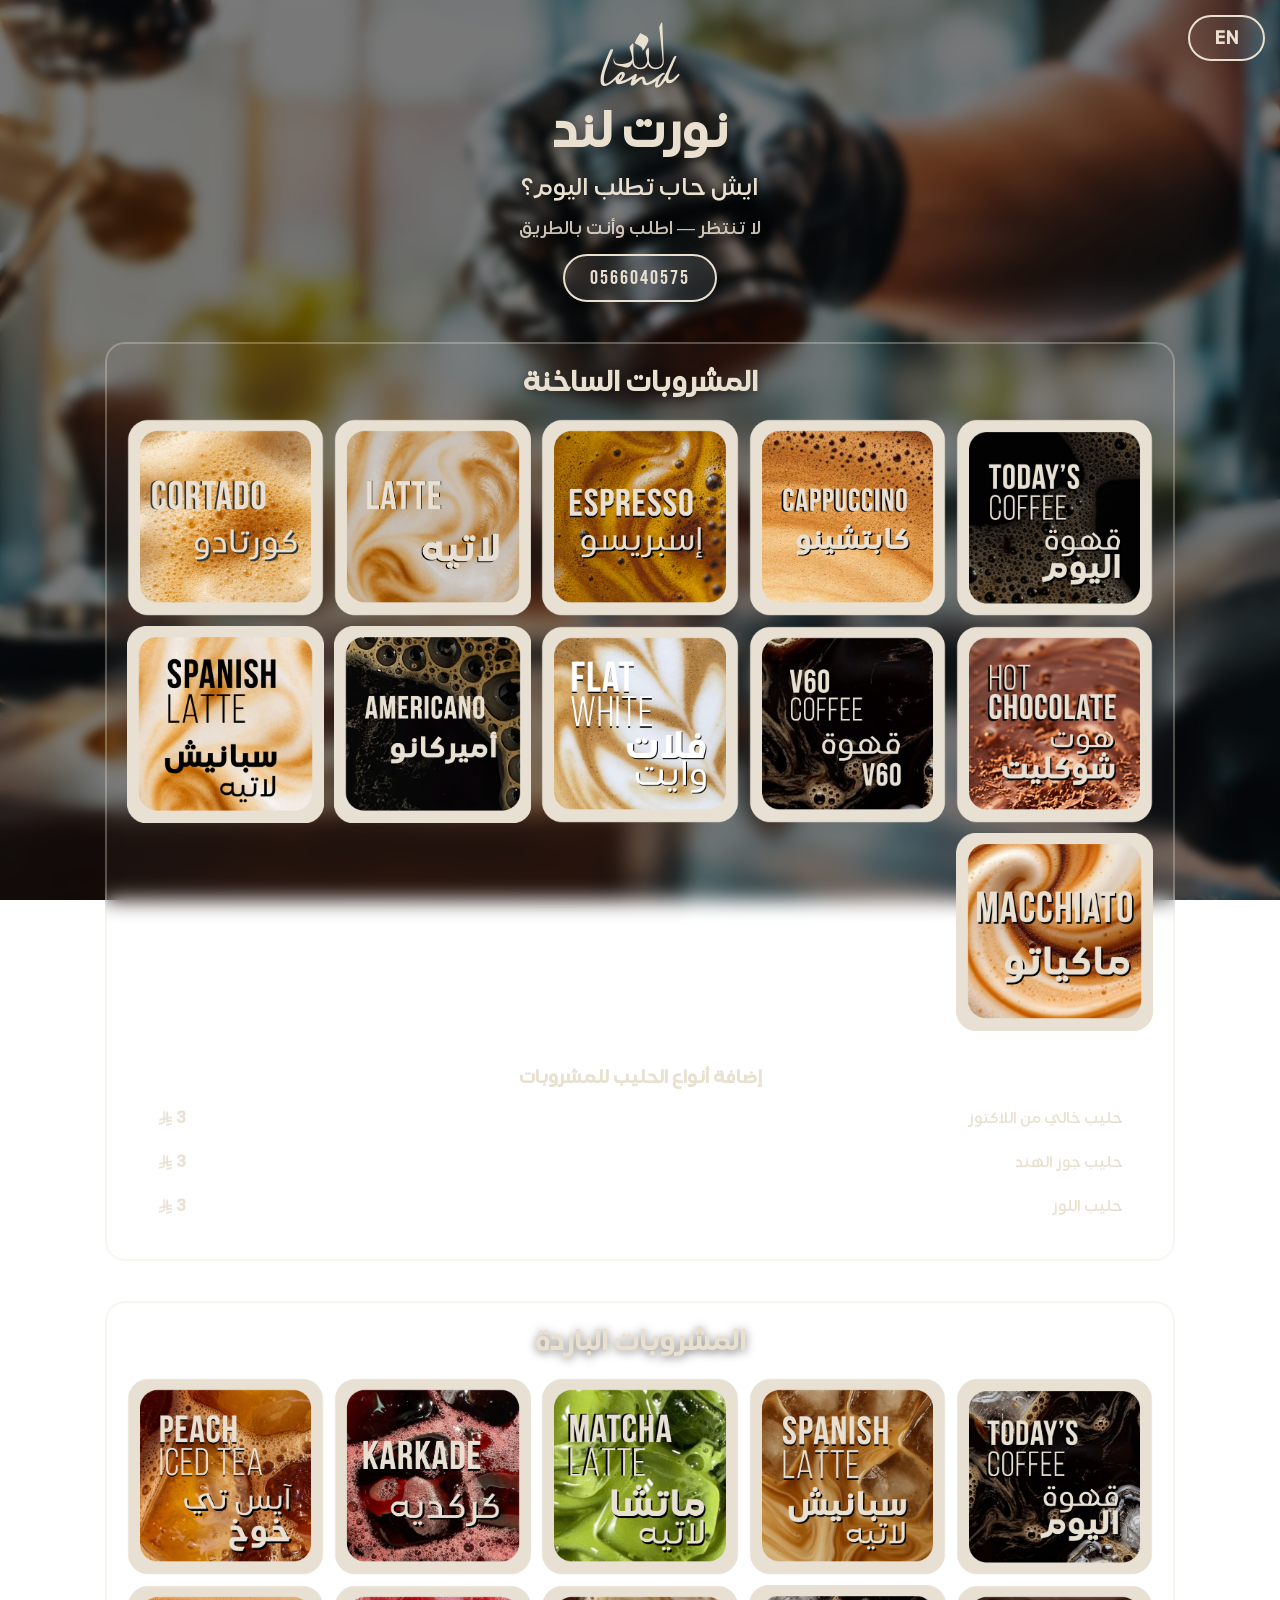
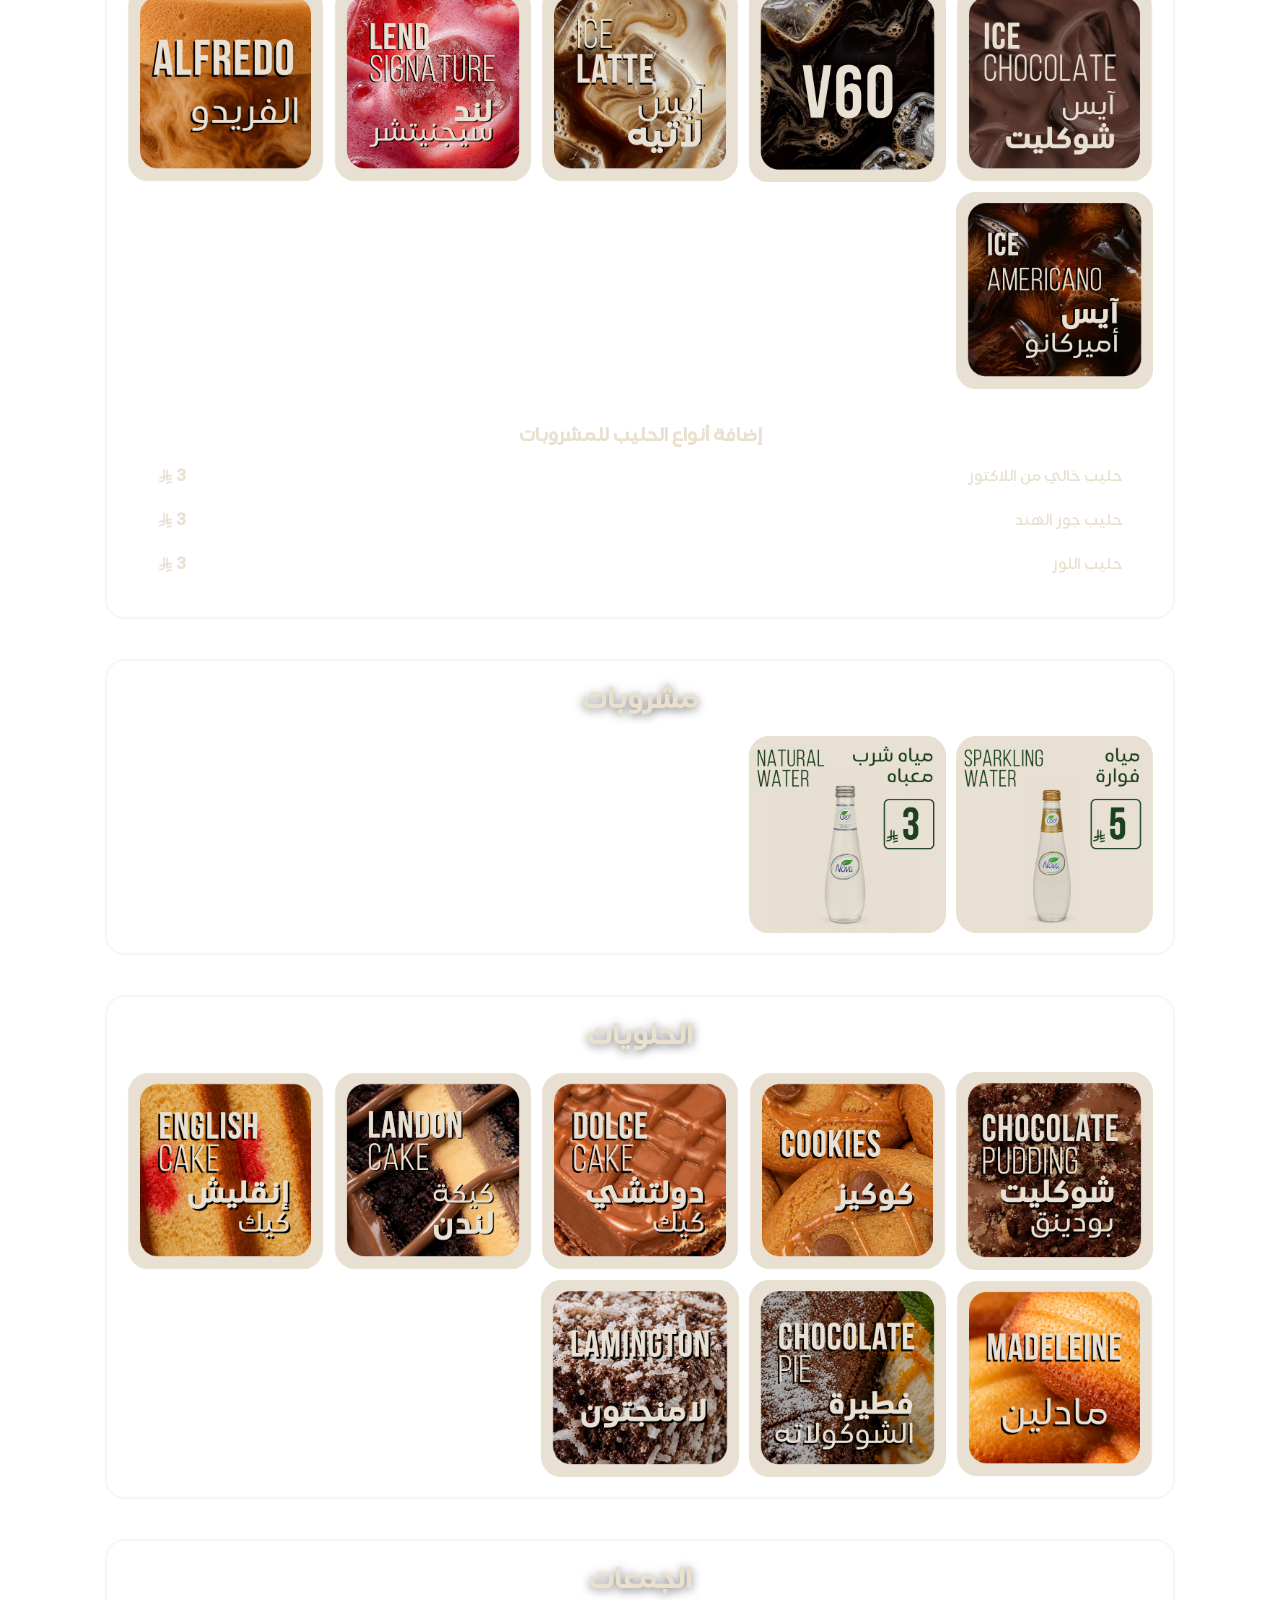
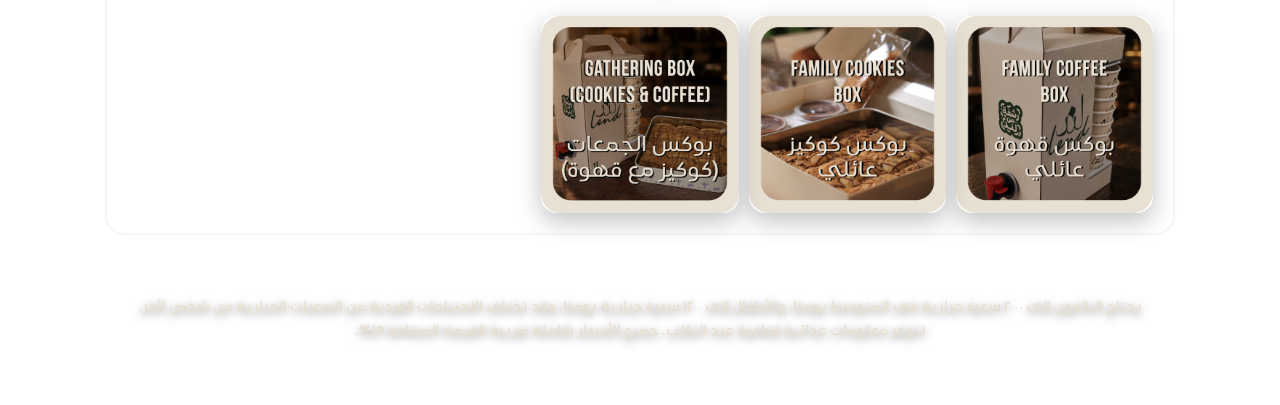
==== commit 9aae00fd: "27" ====
--- a/index.html
+++ b/index.html
@@ -9,21 +9,16 @@
 </head>
 <body>
 
-    <!-- ========== Poster ========== -->
-    <div class="poster-wrapper" id="posterWrapper">
-        <img src="بوستر-اليوم-الوطني-لند.png" alt="بوستر" class="poster-bg">
-    </div>
-
     <!-- ========== Logo ========== -->
     <div class="logo-container" id="logoContainer">
         <img src="lend.svg" alt="Lend" class="logo" id="logo">
     </div>
 
     <!-- ========== Language Button ========== -->
-    <button class="lang-btn" id="langBtn" style="display: none;">EN</button>
+    <button class="lang-btn" id="langBtn">EN</button>
 
     <!-- ========== Main Content ========== -->
-    <main class="main-content" id="mainContent" style="display: none;">
+    <main class="main-content" id="mainContent">
 
         <!-- Welcome Message -->
         <div class="welcome-section" id="welcomeSection">
@@ -195,10 +190,7 @@
             <h3 class="section-title" id="dessertsTitle">الحلويات</h3>
             <div class="products-grid">
 
-                <div class="product-square" onclick="openPoster('posterD1')">
-                    <img src="DessertMenuCardP2.png" alt="Dessert 1" class="product-square-img">
-                </div>
-
+            
                 <div class="product-square" onclick="openPoster('posterD2')">
                     <img src="DessertMenuCardCH2.png" alt="Dessert 2" class="product-square-img">
                 </div>
@@ -293,7 +285,7 @@
     <div class="poster-overlay" id="posterOverlay" onclick="closePoster(event)">
         <div class="poster-overlay-content">
 
-            <!-- Poster 1 - POSTER ONLY (No Cup) -->
+            <!-- Poster 1 - POSTER ONLY -->
             <div class="poster-full" id="poster1" style="display: none;">
                 <div class="poster-vertical" id="fullPoster1">
                     <img src="بوستر-اليوم-الوطني-لند.png" alt="Poster" class="poster-bg-vertical">
@@ -391,7 +383,7 @@
                 <button class="close-btn" onclick="closePoster(event)">✕</button>
             </div>
 
-            <!-- Poster 9 - POSTER ONLY (No Cup) -->
+            <!-- Poster 9 - POSTER ONLY -->
             <div class="poster-full" id="poster9" style="display: none;">
                 <div class="poster-vertical" id="fullPoster9">
                     <img src="بوستر-اليوم-الوطني-لند.png" alt="Poster" class="poster-bg-vertical">
--- a/Lend.css
+++ b/Lend.css
@@ -51,46 +51,6 @@
     pointer-events: none;
 }
 
-/* ========== Poster Wrapper ========== */
-.poster-wrapper {
-    position: fixed;
-    top: 50%;
-    left: 50%;
-    transform: translate(-50%, -50%);
-    width: min(85vw, 550px);
-    max-height: min(95vh, 900px);
-    aspect-ratio: 1080 / 1440;
-    z-index: 2000;
-    border-radius: clamp(12px, 2vw, 22px);
-    box-shadow: 0 0 40px 15px rgba(0, 0, 0, 0.4);
-    overflow: hidden;
-    transition: opacity 0.8s ease;
-    cursor: pointer;
-}
-
-.poster-wrapper::before {
-    content: '';
-    position: absolute;
-    top: 0;
-    left: 0;
-    width: 100%;
-    height: 100%;
-    z-index: 2;
-    pointer-events: none;
-    box-shadow: inset 0 0 30px 10px rgba(0, 0, 0, 0.5);
-    border-radius: clamp(12px, 2vw, 22px);
-}
-
-.poster-bg {
-    width: 100%;
-    height: 100%;
-    object-fit: cover;
-    display: block;
-    pointer-events: none;
-    user-select: none;
-    -webkit-user-drag: none;
-}
-
 /* ========== Logo ========== */
 .logo-container {
     position: fixed;
@@ -100,7 +60,7 @@
     text-align: center;
     transition: all 0.8s cubic-bezier(0.16, 1, 0.3, 1);
     z-index: 100;
-    opacity: 0;
+    opacity: 1;
     pointer-events: none;
 }
 
@@ -109,7 +69,6 @@
     height: clamp(50px, 10vw, 80px);
     object-fit: contain;
     display: block;
-    transition: all 0.8s cubic-bezier(0.16, 1, 0.3, 1);
 }
 
 /* ========== Language Button ========== */
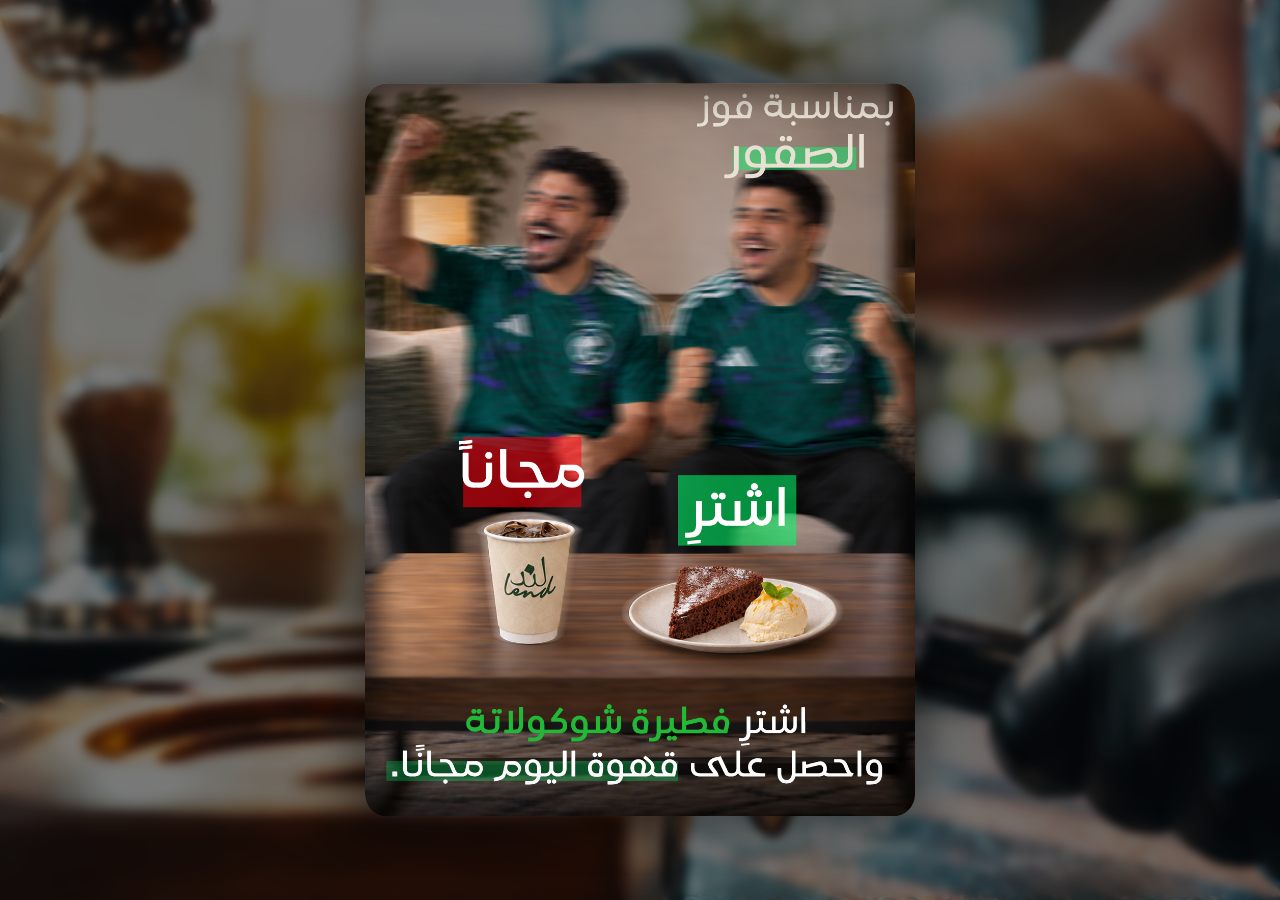
==== commit f6795109: "27" ====
--- a/index.html
+++ b/index.html
@@ -9,16 +9,21 @@
 </head>
 <body>
 
+    <!-- ========== Poster ========== -->
+    <div class="poster-wrapper" id="posterWrapper">
+        <img src="بوستر-اليوم-الوطني-لند.png" alt="بوستر" class="poster-bg">
+    </div>
+
     <!-- ========== Logo ========== -->
     <div class="logo-container" id="logoContainer">
         <img src="lend.svg" alt="Lend" class="logo" id="logo">
     </div>
 
     <!-- ========== Language Button ========== -->
-    <button class="lang-btn" id="langBtn">EN</button>
+    <button class="lang-btn" id="langBtn" style="display: none;">EN</button>
 
     <!-- ========== Main Content ========== -->
-    <main class="main-content" id="mainContent">
+    <main class="main-content" id="mainContent" style="display: none;">
 
         <!-- Welcome Message -->
         <div class="welcome-section" id="welcomeSection">
@@ -30,7 +35,7 @@
             </a>
         </div>
 
-        <!-- ========== Hot Drinks Section (11 Products) ========== -->
+        <!-- ========== Hot Drinks Section ========== -->
         <div class="menu-section">
             <h3 class="section-title" id="hotTitle">المشروبات الساخنة</h3>
             <div class="products-grid">
@@ -101,7 +106,7 @@
             </div>
         </div>
 
-        <!-- ========== Cold Drinks Section (11 Products) ========== -->
+        <!-- ========== Cold Drinks Section ========== -->
         <div class="menu-section">
             <h3 class="section-title" id="coldTitle">المشروبات الباردة</h3>
             <div class="products-grid">
@@ -172,25 +177,11 @@
             </div>
         </div>
 
-        <!-- ========== Drinks Section ========== -->
-        <div class="menu-section">
-            <h3 class="section-title" id="drinksTitle">مشروبات</h3>
-            <div class="products-grid">
-                <div class="product-square">
-                    <img src="SparklingWater.png" alt="Sparkling Water" class="product-square-img">
-                </div>
-                <div class="product-square">
-                    <img src="NaturalWater.png" alt="Natural Water" class="product-square-img">
-                </div>
-            </div>
-        </div>
-
-        <!-- ========== Desserts Section (9 Products) ========== -->
+        <!-- ========== Desserts Section ========== -->
         <div class="menu-section">
             <h3 class="section-title" id="dessertsTitle">الحلويات</h3>
             <div class="products-grid">
 
-            
                 <div class="product-square" onclick="openPoster('posterD2')">
                     <img src="DessertMenuCardCH2.png" alt="Dessert 2" class="product-square-img">
                 </div>
@@ -264,6 +255,19 @@
                     </div>
                 </div>
 
+            </div>
+        </div>
+
+        <!-- ========== Drinks Section ========== -->
+        <div class="menu-section">
+            <h3 class="section-title" id="drinksTitle">مشروبات</h3>
+            <div class="products-grid">
+                <div class="product-square">
+                    <img src="SparklingWater.png" alt="Sparkling Water" class="product-square-img">
+                </div>
+                <div class="product-square">
+                    <img src="NaturalWater.png" alt="Natural Water" class="product-square-img">
+                </div>
             </div>
         </div>
 
@@ -285,10 +289,11 @@
     <div class="poster-overlay" id="posterOverlay" onclick="closePoster(event)">
         <div class="poster-overlay-content">
 
-            <!-- Poster 1 - POSTER ONLY -->
+            <!-- Poster 1 -->
             <div class="poster-full" id="poster1" style="display: none;">
                 <div class="poster-vertical" id="fullPoster1">
-                    <img src="بوستر-اليوم-الوطني-لند.png" alt="Poster" class="poster-bg-vertical">
+                    <img src="CoffeeMenuCard.png" alt="BG" class="poster-bg-vertical">
+                    <img src="CoffeeCup.png" alt="Cup" class="poster-cup-vertical" id="cup1">
                 </div>
                 <button class="close-btn" onclick="closePoster(event)">✕</button>
             </div>
@@ -383,10 +388,11 @@
                 <button class="close-btn" onclick="closePoster(event)">✕</button>
             </div>
 
-            <!-- Poster 9 - POSTER ONLY -->
+            <!-- Poster 9 -->
             <div class="poster-full" id="poster9" style="display: none;">
                 <div class="poster-vertical" id="fullPoster9">
-                    <img src="بوستر-اليوم-الوطني-لند.png" alt="Poster" class="poster-bg-vertical">
+                    <img src="CoffeeMenuCardB.png" alt="BG" class="poster-bg-vertical">
+                    <img src="CoffeeCupB.png" alt="Cup" class="poster-cup-vertical" id="cup9">
                 </div>
                 <button class="close-btn" onclick="closePoster(event)">✕</button>
             </div>
@@ -481,7 +487,7 @@
                 <button class="close-btn" onclick="closePoster(event)">✕</button>
             </div>
 
-            <!-- Desserts Posters (9 Only) -->
+            <!-- Desserts Posters -->
             <div class="poster-full" id="posterD1" style="display: none;">
                 <div class="poster-vertical" id="fullPosterD1">
                     <img src="DessertMenuCardP.png" alt="Dessert" class="poster-bg-vertical">
--- a/Lend.css
+++ b/Lend.css
@@ -51,6 +51,46 @@
     pointer-events: none;
 }
 
+/* ========== Poster Wrapper ========== */
+.poster-wrapper {
+    position: fixed;
+    top: 50%;
+    left: 50%;
+    transform: translate(-50%, -50%);
+    width: min(85vw, 550px);
+    max-height: min(95vh, 900px);
+    aspect-ratio: 1080 / 1440;
+    z-index: 2000;
+    border-radius: clamp(12px, 2vw, 22px);
+    box-shadow: 0 0 40px 15px rgba(0, 0, 0, 0.4);
+    overflow: hidden;
+    transition: opacity 0.8s ease;
+    cursor: pointer;
+}
+
+.poster-wrapper::before {
+    content: '';
+    position: absolute;
+    top: 0;
+    left: 0;
+    width: 100%;
+    height: 100%;
+    z-index: 2;
+    pointer-events: none;
+    box-shadow: inset 0 0 30px 10px rgba(0, 0, 0, 0.5);
+    border-radius: clamp(12px, 2vw, 22px);
+}
+
+.poster-bg {
+    width: 100%;
+    height: 100%;
+    object-fit: cover;
+    display: block;
+    pointer-events: none;
+    user-select: none;
+    -webkit-user-drag: none;
+}
+
 /* ========== Logo ========== */
 .logo-container {
     position: fixed;
@@ -60,7 +100,7 @@
     text-align: center;
     transition: all 0.8s cubic-bezier(0.16, 1, 0.3, 1);
     z-index: 100;
-    opacity: 1;
+    opacity: 0;
     pointer-events: none;
 }
 
@@ -69,6 +109,7 @@
     height: clamp(50px, 10vw, 80px);
     object-fit: contain;
     display: block;
+    transition: all 0.8s cubic-bezier(0.16, 1, 0.3, 1);
 }
 
 /* ========== Language Button ========== */
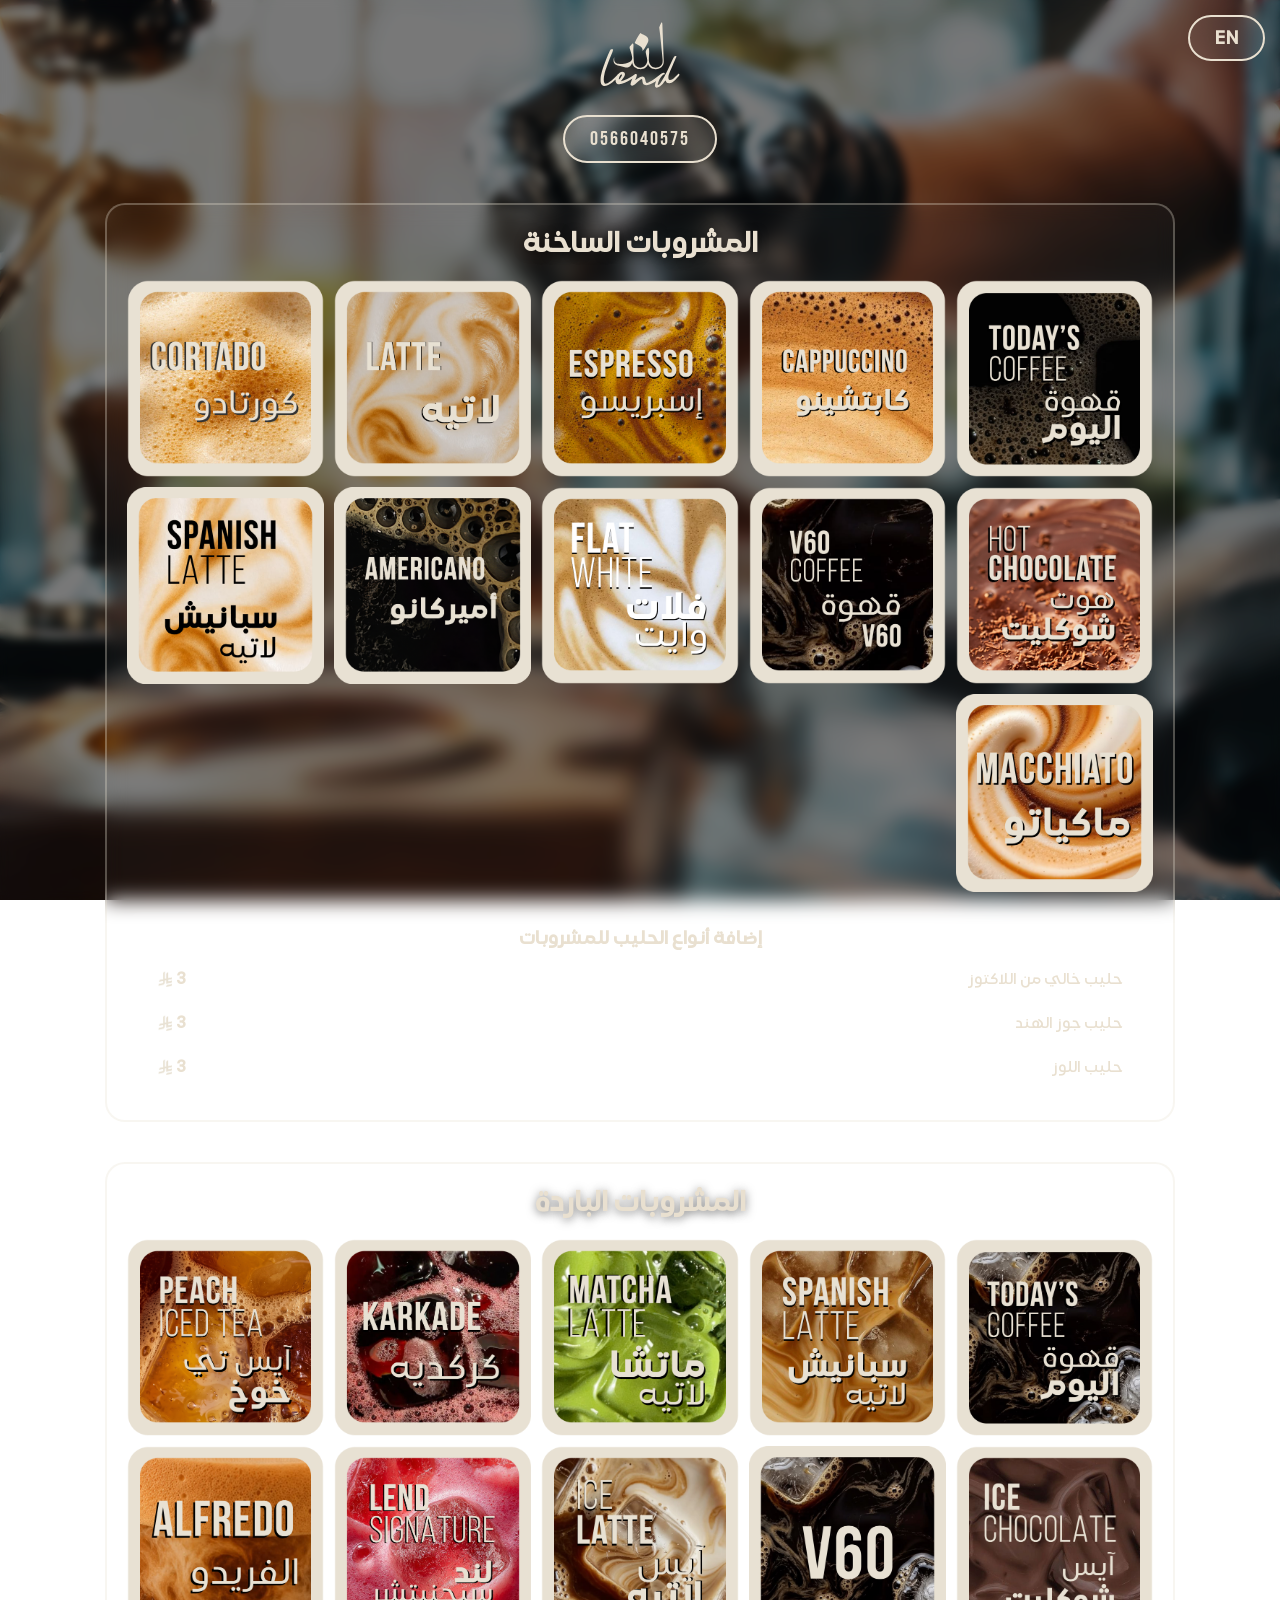
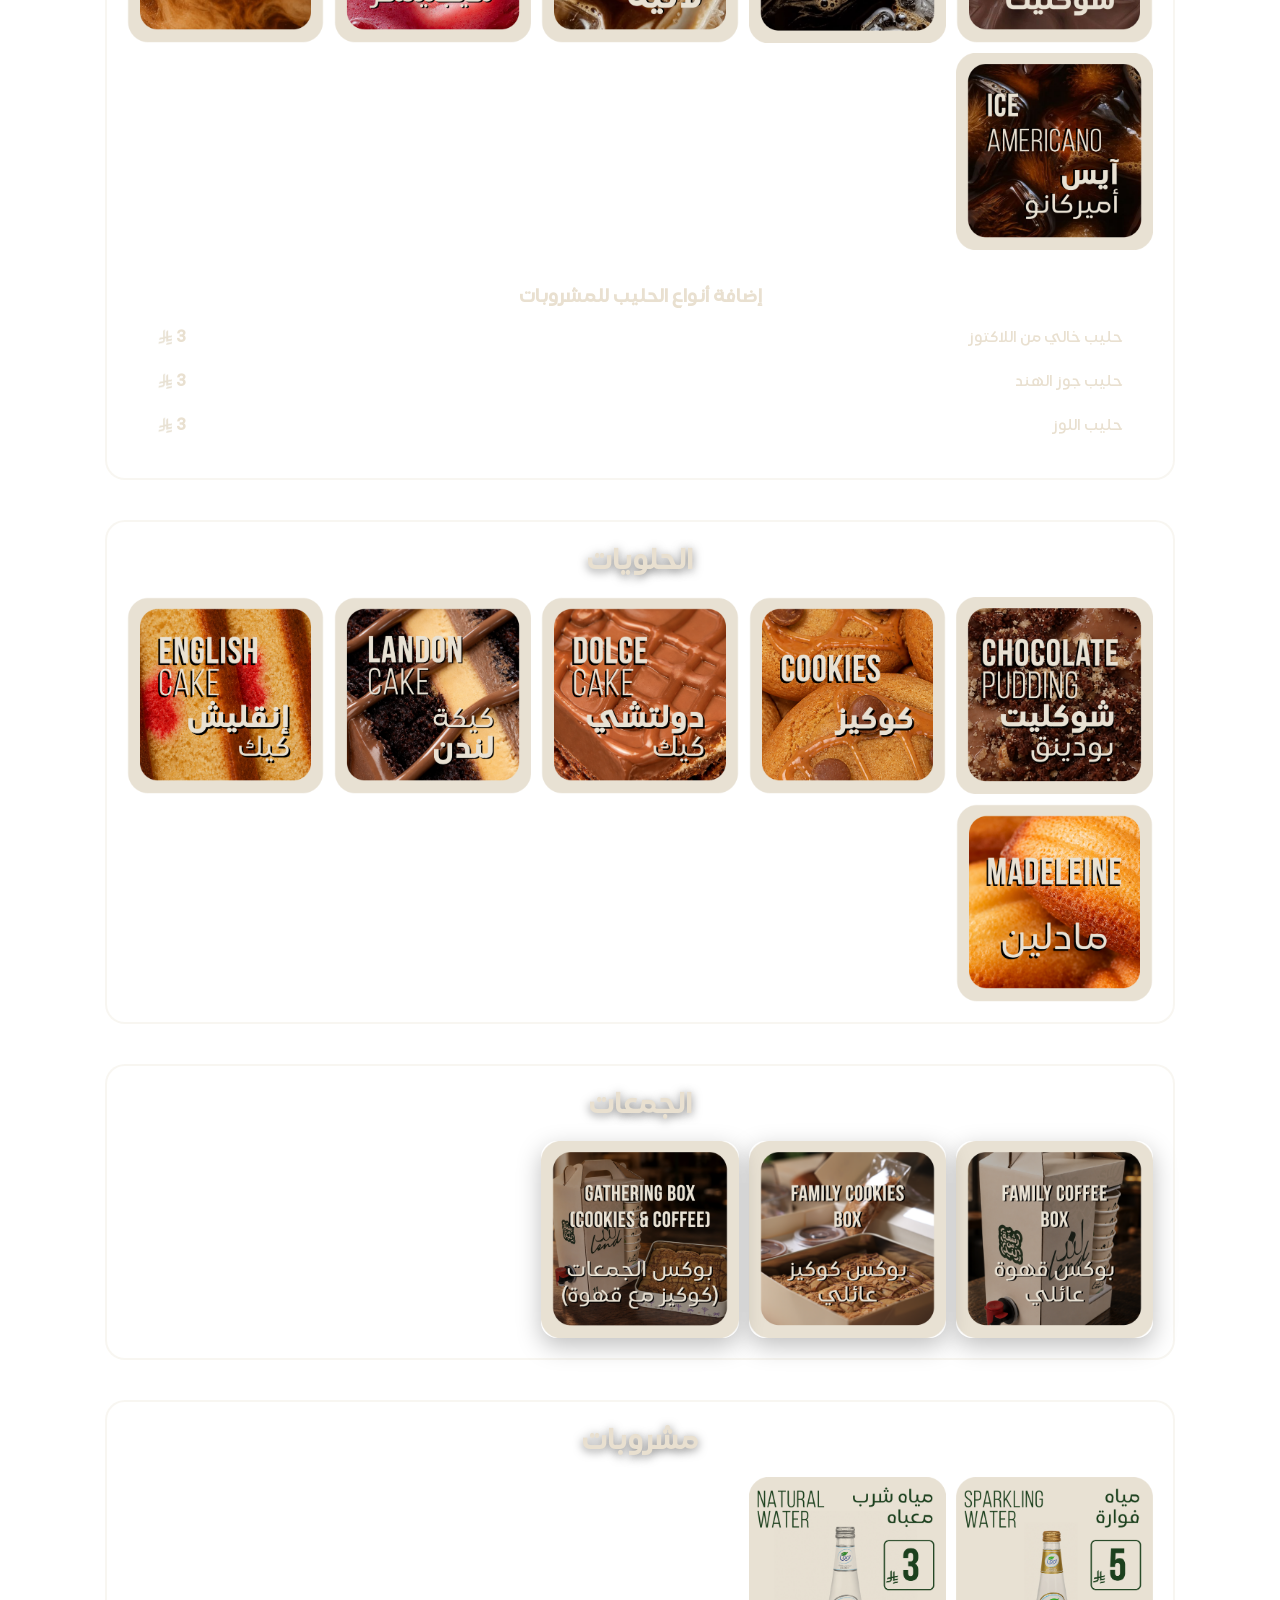
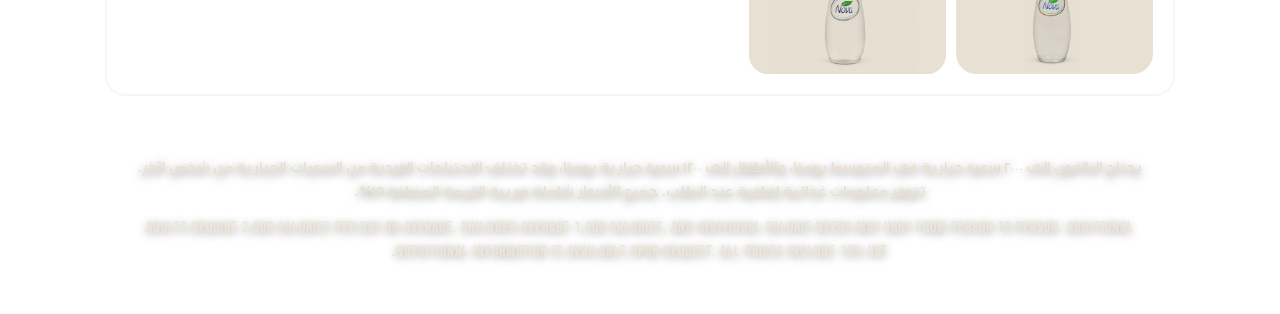
==== commit 1e0d907f: "30" ====
--- a/index.html
+++ b/index.html
@@ -9,21 +9,21 @@
 </head>
 <body>
 
-    <!-- ========== Poster ========== -->
-    <div class="poster-wrapper" id="posterWrapper">
+    <!-- ========== Poster (DISABLED) ========== -->
+    <div class="poster-wrapper" id="posterWrapper" style="display: none;">
         <img src="بوستر-اليوم-الوطني-لند.png" alt="بوستر" class="poster-bg">
     </div>
 
     <!-- ========== Logo ========== -->
-    <div class="logo-container" id="logoContainer">
+    <div class="logo-container" id="logoContainer" style="opacity: 1;">
         <img src="lend.svg" alt="Lend" class="logo" id="logo">
     </div>
 
     <!-- ========== Language Button ========== -->
-    <button class="lang-btn" id="langBtn" style="display: none;">EN</button>
+    <button class="lang-btn" id="langBtn">EN</button>
 
     <!-- ========== Main Content ========== -->
-    <main class="main-content" id="mainContent" style="display: none;">
+    <main class="main-content" id="mainContent">
 
         <!-- Welcome Message -->
         <div class="welcome-section" id="welcomeSection">
@@ -177,7 +177,7 @@
             </div>
         </div>
 
-        <!-- ========== Desserts Section ========== -->
+        <!-- ========== Desserts Section (7 Products - Removed CP & LA) ========== -->
         <div class="menu-section">
             <h3 class="section-title" id="dessertsTitle">الحلويات</h3>
             <div class="products-grid">
@@ -204,14 +204,6 @@
 
                 <div class="product-square" onclick="openPoster('posterD7')">
                     <img src="DessertMenuCardM2.png" alt="Dessert 7" class="product-square-img">
-                </div>
-
-                <div class="product-square" onclick="openPoster('posterD8')">
-                    <img src="DessertMenuCardCP2.png" alt="Dessert 8" class="product-square-img">
-                </div>
-
-                <div class="product-square" onclick="openPoster('posterD9')">
-                    <img src="DessertMenuCardLA2.png" alt="Dessert 9" class="product-square-img">
                 </div>
 
             </div>
@@ -487,7 +479,7 @@
                 <button class="close-btn" onclick="closePoster(event)">✕</button>
             </div>
 
-            <!-- Desserts Posters -->
+            <!-- Desserts Posters (7 Only) -->
             <div class="poster-full" id="posterD1" style="display: none;">
                 <div class="poster-vertical" id="fullPosterD1">
                     <img src="DessertMenuCardP.png" alt="Dessert" class="poster-bg-vertical">
@@ -537,20 +529,6 @@
                 <button class="close-btn" onclick="closePoster(event)">✕</button>
             </div>
 
-            <div class="poster-full" id="posterD8" style="display: none;">
-                <div class="poster-vertical" id="fullPosterD8">
-                    <img src="DessertMenuCardCP.png" alt="Dessert" class="poster-bg-vertical">
-                </div>
-                <button class="close-btn" onclick="closePoster(event)">✕</button>
-            </div>
-
-            <div class="poster-full" id="posterD9" style="display: none;">
-                <div class="poster-vertical" id="fullPosterD9">
-                    <img src="DessertMenuCardLA.png" alt="Dessert" class="poster-bg-vertical">
-                </div>
-                <button class="close-btn" onclick="closePoster(event)">✕</button>
-            </div>
-
         </div>
     </div>
 
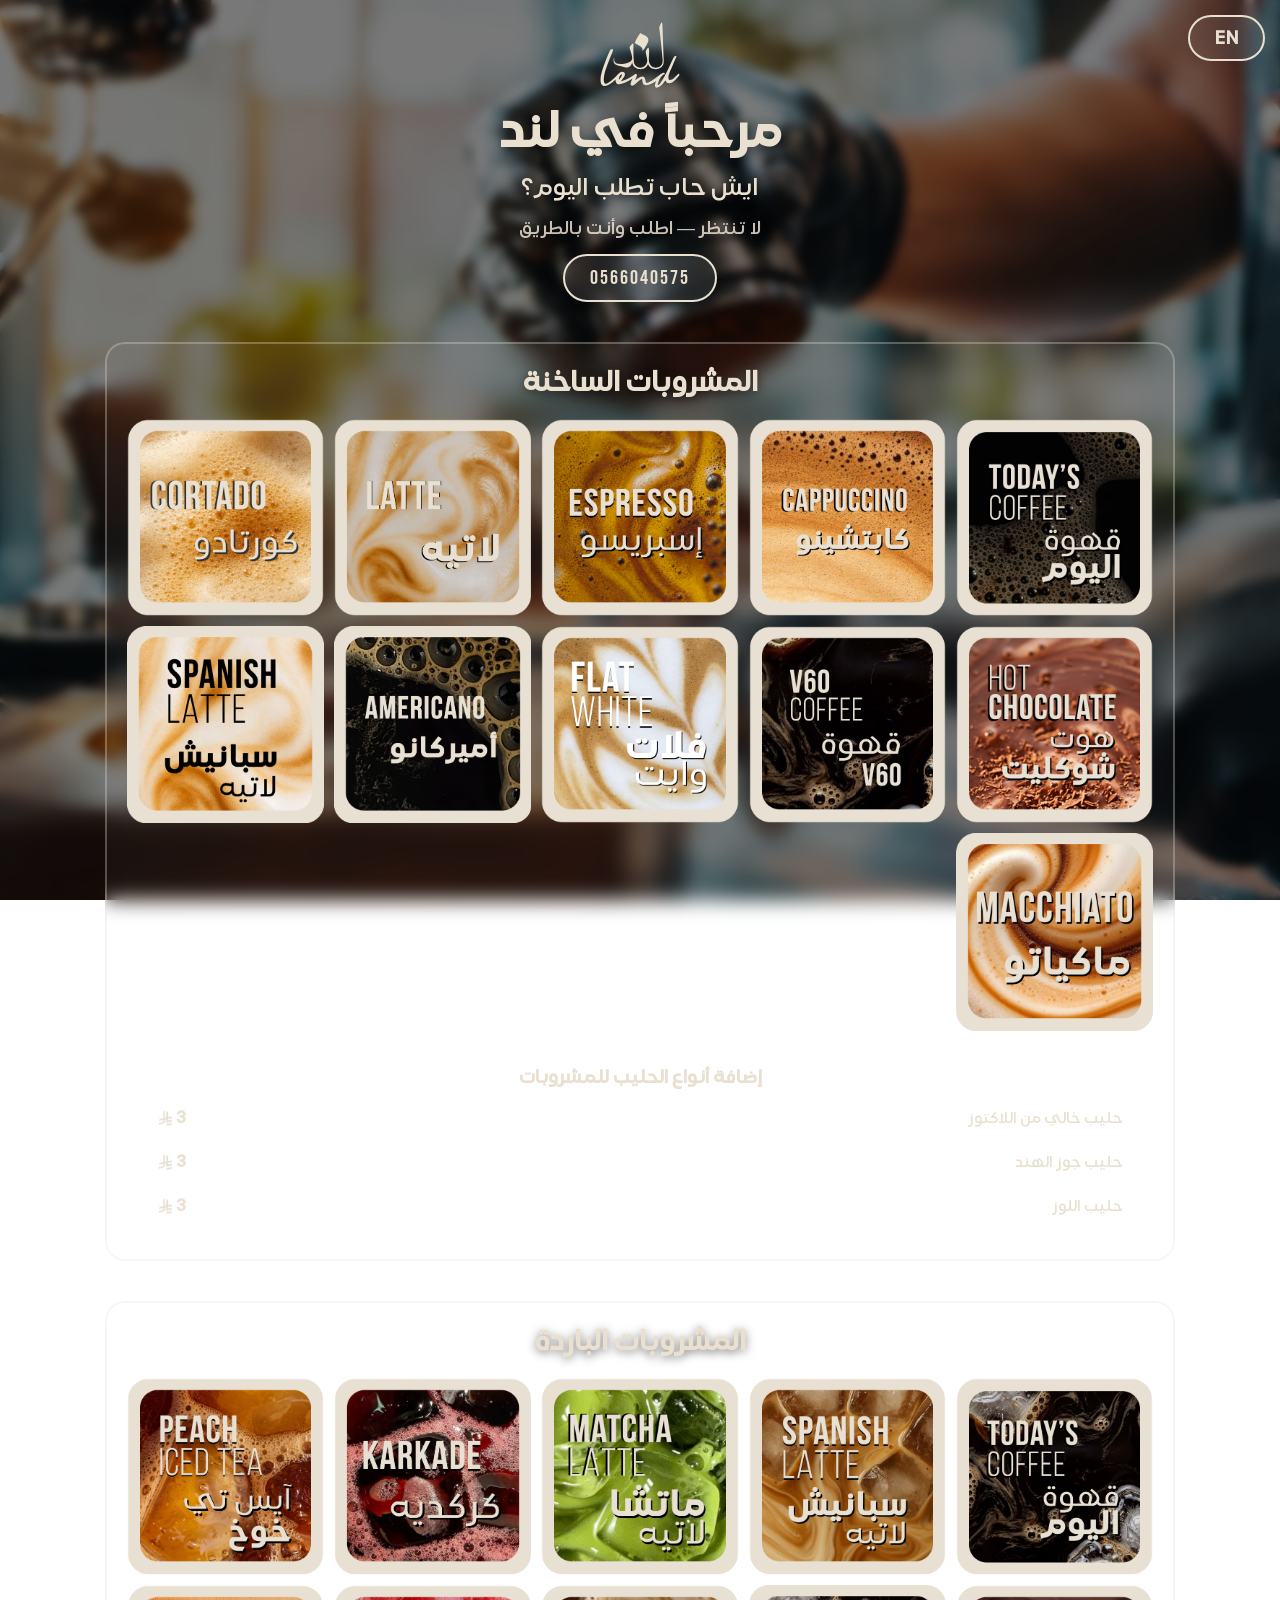
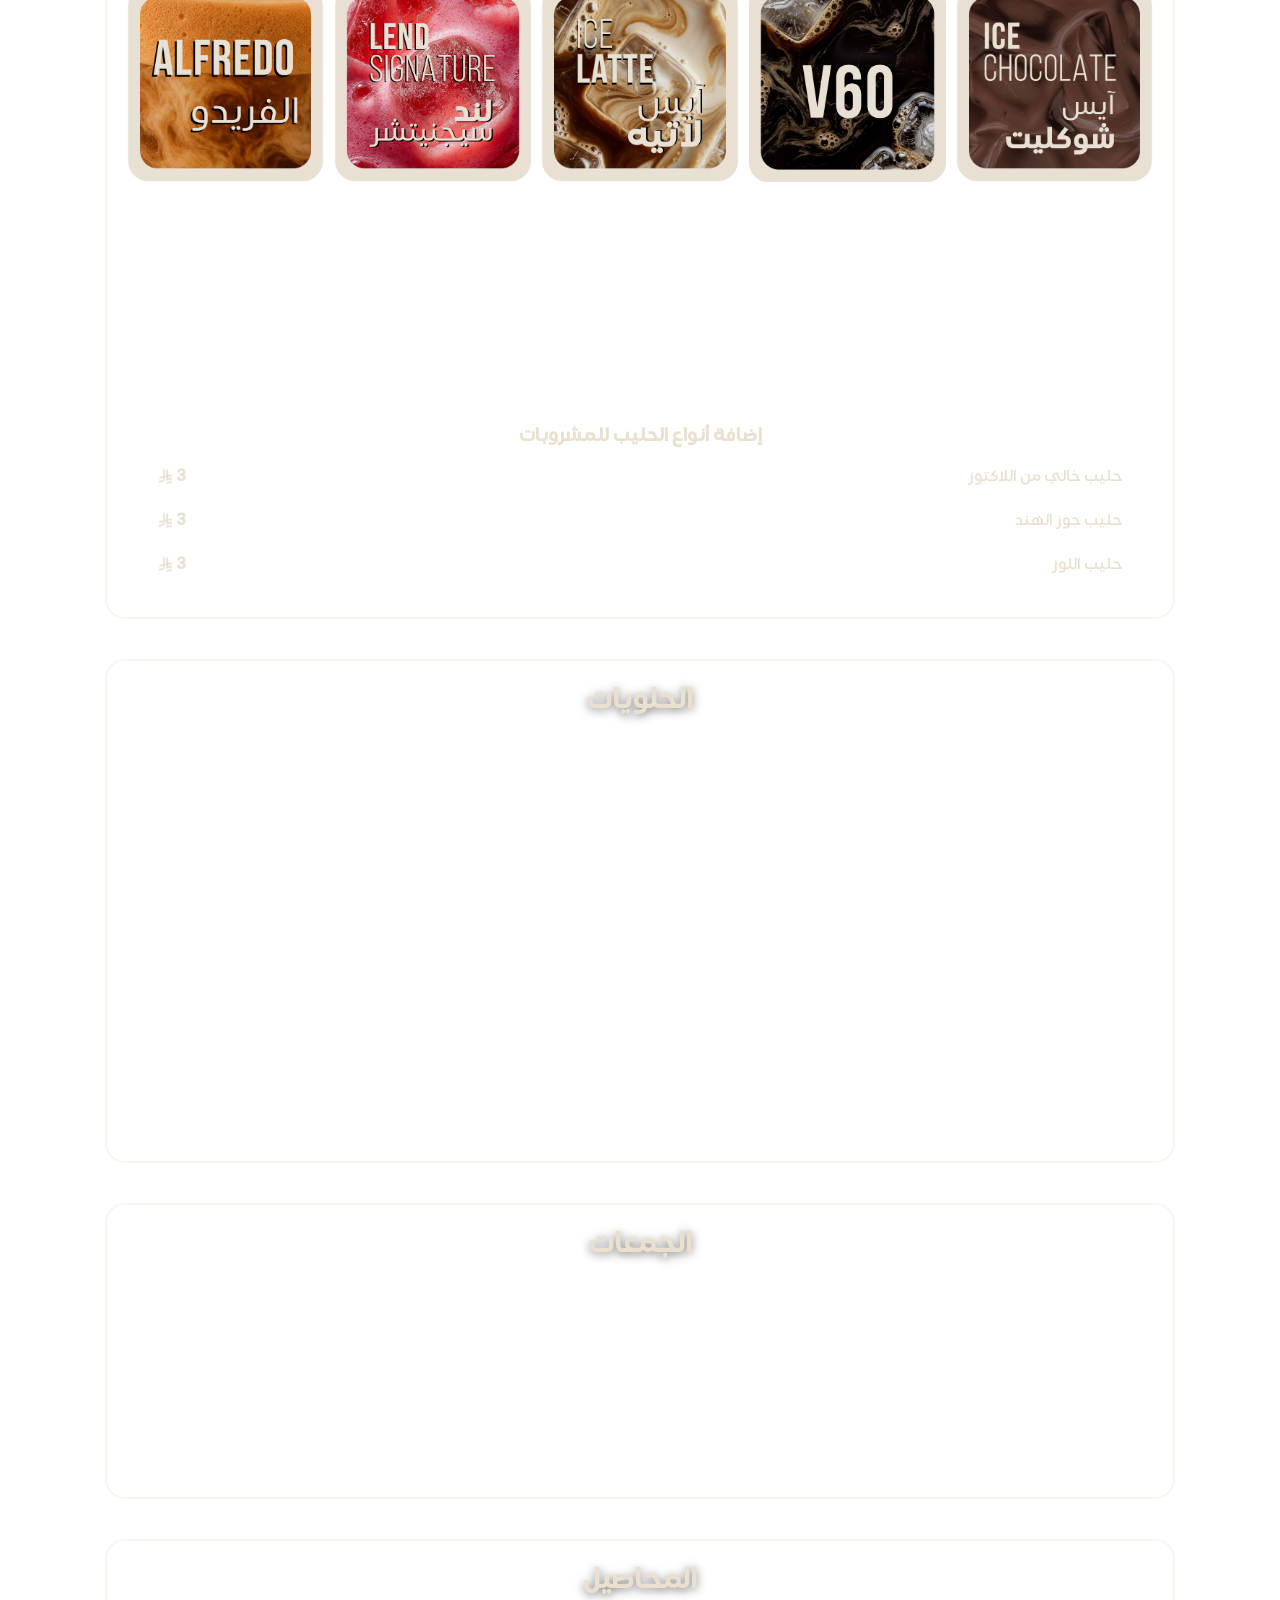
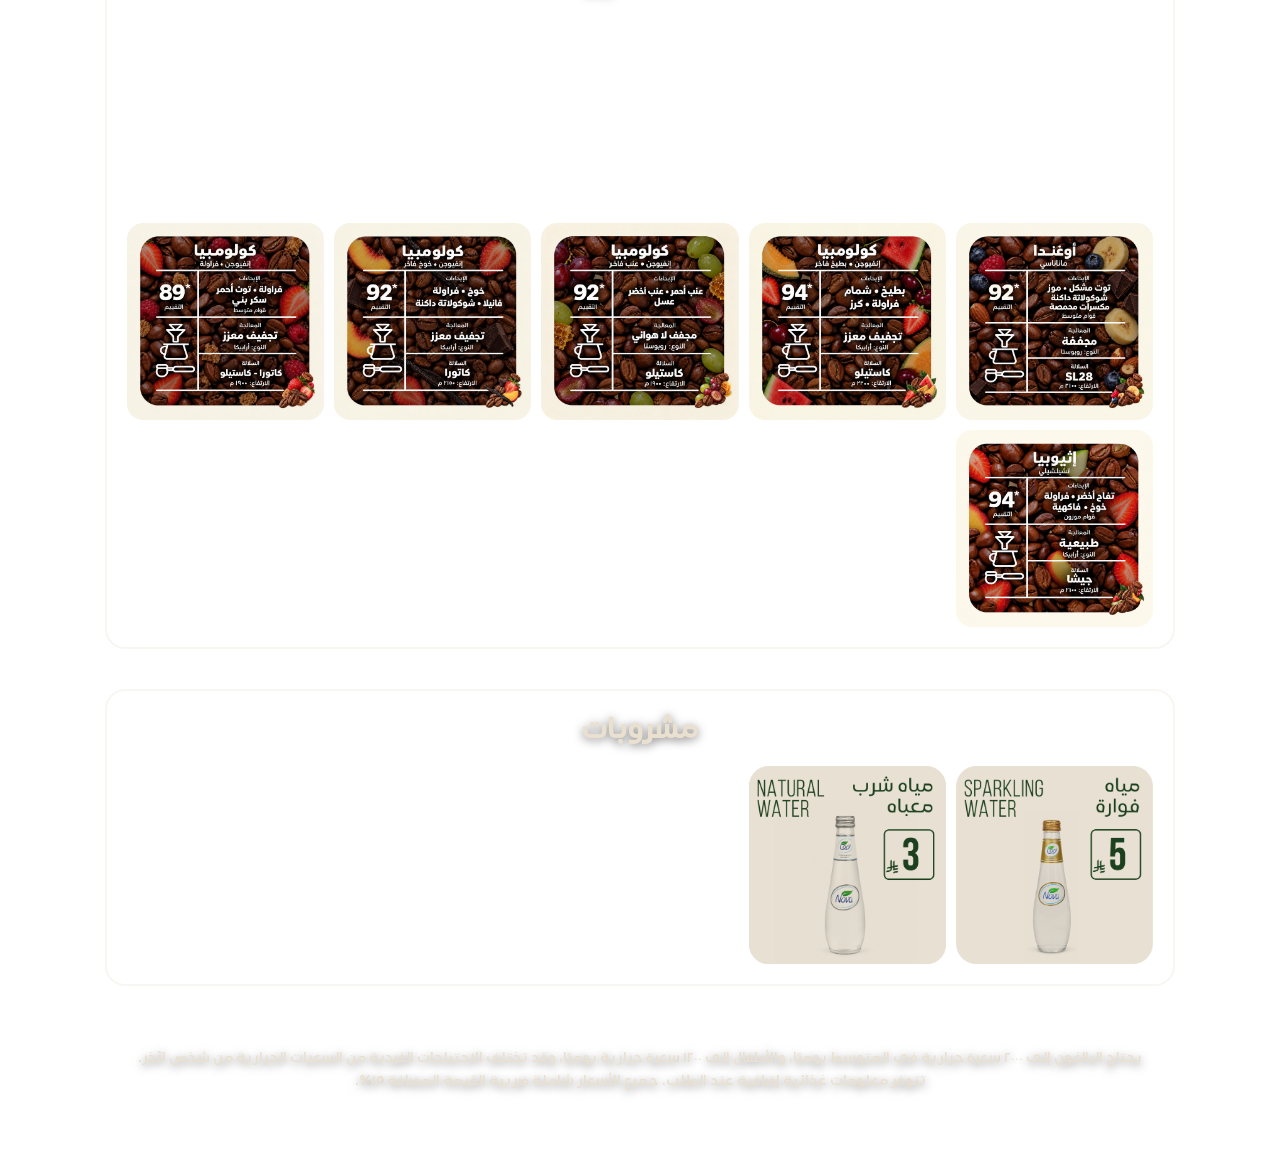
==== commit a80fd8ee: "Add crops section, pecan pudding, gathering cards; reorganize assets" ====
--- a/index.html
+++ b/index.html
@@ -4,19 +4,14 @@
     <meta charset="UTF-8">
     <meta name="viewport" content="width=device-width, initial-scale=1.0">
     <title>LendMenu</title>
-    <link rel="icon" type="image/svg+xml" href="lend.svg">
-    <link rel="stylesheet" href="Lend.css">
+    <link rel="icon" type="image/svg+xml" href="images/brand/lend.svg">
+    <link rel="stylesheet" href="css/Lend.css">
 </head>
 <body>
 
-    <!-- ========== Poster (DISABLED) ========== -->
-    <div class="poster-wrapper" id="posterWrapper" style="display: none;">
-        <img src="بوستر-اليوم-الوطني-لند.png" alt="بوستر" class="poster-bg">
-    </div>
-
     <!-- ========== Logo ========== -->
     <div class="logo-container" id="logoContainer" style="opacity: 1;">
-        <img src="lend.svg" alt="Lend" class="logo" id="logo">
+        <img src="images/brand/lend.svg" alt="Lend" class="logo" id="logo">
     </div>
 
     <!-- ========== Language Button ========== -->
@@ -41,47 +36,47 @@
             <div class="products-grid">
 
                 <div class="product-square" onclick="openPoster('poster1')">
-                    <img src="CoffeeMenuCard2.png" alt="Product 1" class="product-square-img">
+                    <img src="images/hot-drinks/CoffeeMenuCard2.png" alt="Product 1" class="product-square-img">
                 </div>
 
                 <div class="product-square" onclick="openPoster('poster2')">
-                    <img src="CoffeeMenuCard2C.png" alt="Product 2" class="product-square-img">
+                    <img src="images/hot-drinks/CoffeeMenuCard2C.png" alt="Product 2" class="product-square-img">
                 </div>
 
                 <div class="product-square" onclick="openPoster('poster3')">
-                    <img src="CoffeeMenuCardE2.png" alt="Product 3" class="product-square-img">
+                    <img src="images/hot-drinks/CoffeeMenuCardE2.png" alt="Product 3" class="product-square-img">
                 </div>
 
                 <div class="product-square" onclick="openPoster('poster4')">
-                    <img src="CoffeeMenuCardL2.png" alt="Product 4" class="product-square-img">
+                    <img src="images/hot-drinks/CoffeeMenuCardL2.png" alt="Product 4" class="product-square-img">
                 </div>
 
                 <div class="product-square" onclick="openPoster('poster5')">
-                    <img src="CoffeeMenuCard2CO.png" alt="Product 5" class="product-square-img">
+                    <img src="images/hot-drinks/CoffeeMenuCard2CO.png" alt="Product 5" class="product-square-img">
                 </div>
 
                 <div class="product-square" onclick="openPoster('poster6')">
-                    <img src="CoffeeMenuCard2H.png" alt="Product 6" class="product-square-img">
+                    <img src="images/hot-drinks/CoffeeMenuCard2H.png" alt="Product 6" class="product-square-img">
                 </div>
 
                 <div class="product-square" onclick="openPoster('poster7')">
-                    <img src="CoffeeMenuCard2V.png" alt="Product 7" class="product-square-img">
+                    <img src="images/hot-drinks/CoffeeMenuCard2V.png" alt="Product 7" class="product-square-img">
                 </div>
 
                 <div class="product-square" onclick="openPoster('poster8')">
-                    <img src="CoffeeMenuCard2F.png" alt="Product 8" class="product-square-img">
+                    <img src="images/hot-drinks/CoffeeMenuCard2F.png" alt="Product 8" class="product-square-img">
                 </div>
 
                 <div class="product-square" onclick="openPoster('posterA')">
-                    <img src="CoffeeMenuCardA2.png" alt="Product A" class="product-square-img">
+                    <img src="images/hot-drinks/CoffeeMenuCardA2.png" alt="Product A" class="product-square-img">
                 </div>
 
                 <div class="product-square" onclick="openPoster('posterSPL')">
-                    <img src="CoffeeMenuCardSPL2.png" alt="Product SPL" class="product-square-img">
+                    <img src="images/hot-drinks/CoffeeMenuCardSPL2.png" alt="Product SPL" class="product-square-img">
                 </div>
 
                 <div class="product-square" onclick="openPoster('posterMI')">
-                    <img src="CoffeeMenuCardMI2.png" alt="Product MI" class="product-square-img">
+                    <img src="images/hot-drinks/CoffeeMenuCardMI2.png" alt="Product MI" class="product-square-img">
                 </div>
 
             </div>
@@ -92,15 +87,15 @@
                 <div class="milk-options-list">
                     <div class="milk-option">
                         <span class="milk-name" id="milk1">حليب خالي من اللاكتوز</span>
-                        <span class="milk-price">3 <img src="Saudi_Riyal_Symbol.png" alt="ريال" class="riyal-img"></span>
+                        <span class="milk-price">3 <img src="images/common/Saudi_Riyal_Symbol.png" alt="ريال" class="riyal-img"></span>
                     </div>
                     <div class="milk-option">
                         <span class="milk-name" id="milk2">حليب جوز الهند</span>
-                        <span class="milk-price">3 <img src="Saudi_Riyal_Symbol.png" alt="ريال" class="riyal-img"></span>
+                        <span class="milk-price">3 <img src="images/common/Saudi_Riyal_Symbol.png" alt="ريال" class="riyal-img"></span>
                     </div>
                     <div class="milk-option">
                         <span class="milk-name" id="milk3">حليب اللوز</span>
-                        <span class="milk-price">3 <img src="Saudi_Riyal_Symbol.png" alt="ريال" class="riyal-img"></span>
+                        <span class="milk-price">3 <img src="images/common/Saudi_Riyal_Symbol.png" alt="ريال" class="riyal-img"></span>
                     </div>
                 </div>
             </div>
@@ -112,47 +107,47 @@
             <div class="products-grid">
 
                 <div class="product-square" onclick="openPoster('poster9')">
-                    <img src="CoffeeMenuCard2B.png" alt="Product 1" class="product-square-img">
+                    <img src="images/cold-drinks/CoffeeMenuCard2B.png" alt="Product 1" class="product-square-img">
                 </div>
 
                 <div class="product-square" onclick="openPoster('poster10')">
-                    <img src="CoffeeMenuCardS2.png" alt="Product 2" class="product-square-img">
+                    <img src="images/cold-drinks/CoffeeMenuCardS2.png" alt="Product 2" class="product-square-img">
                 </div>
 
                 <div class="product-square" onclick="openPoster('poster11')">
-                    <img src="CoffeeMenuCard2M.png" alt="Product 3" class="product-square-img">
+                    <img src="images/cold-drinks/CoffeeMenuCard2M.png" alt="Product 3" class="product-square-img">
                 </div>
 
                 <div class="product-square" onclick="openPoster('poster12')">
-                    <img src="CoffeeMenuCard2K.png" alt="Product 4" class="product-square-img">
+                    <img src="images/cold-drinks/CoffeeMenuCard2K.png" alt="Product 4" class="product-square-img">
                 </div>
 
                 <div class="product-square" onclick="openPoster('poster13')">
-                    <img src="CoffeeMenuCard2P.png" alt="Product 5" class="product-square-img">
+                    <img src="images/cold-drinks/CoffeeMenuCard2P.png" alt="Product 5" class="product-square-img">
                 </div>
 
                 <div class="product-square" onclick="openPoster('poster14')">
-                    <img src="CoffeeMenuCardCH2.png" alt="Product 6" class="product-square-img">
+                    <img src="images/cold-drinks/CoffeeMenuCardCH2.png" alt="Product 6" class="product-square-img">
                 </div>
 
                 <div class="product-square" onclick="openPoster('poster15')">
-                    <img src="CoffeeMenuCardID2.png" alt="Product 7" class="product-square-img">
+                    <img src="images/cold-drinks/CoffeeMenuCardID2.png" alt="Product 7" class="product-square-img">
                 </div>
 
                 <div class="product-square" onclick="openPoster('poster16')">
-                    <img src="CoffeeMenuCardIL2.png" alt="Product 8" class="product-square-img">
+                    <img src="images/cold-drinks/CoffeeMenuCardIL2.png" alt="Product 8" class="product-square-img">
                 </div>
 
                 <div class="product-square" onclick="openPoster('poster17')">
-                    <img src="CoffeeMenuCardSG2.png" alt="Product 9" class="product-square-img">
+                    <img src="images/cold-drinks/CoffeeMenuCardSG2.png" alt="Product 9" class="product-square-img">
                 </div>
 
                 <div class="product-square" onclick="openPoster('poster18')">
-                    <img src="CoffeeMenuCardFR2.png" alt="Product 10" class="product-square-img">
+                    <img src="images/cold-drinks/CoffeeMenuCardFR2.png" alt="Product 10" class="product-square-img">
                 </div>
 
                 <div class="product-square" onclick="openPoster('posterIA')">
-                    <img src="CoffeeMenuCardIA2.png" alt="Product IA" class="product-square-img">
+                    <img src="images/cold-drinks/CoffeeMenuCardIA2.png" alt="Product IA" class="product-square-img">
                 </div>
 
             </div>
@@ -163,15 +158,15 @@
                 <div class="milk-options-list">
                     <div class="milk-option">
                         <span class="milk-name" id="milk1Cold">حليب خالي من اللاكتوز</span>
-                        <span class="milk-price">3 <img src="Saudi_Riyal_Symbol.png" alt="ريال" class="riyal-img"></span>
+                        <span class="milk-price">3 <img src="images/common/Saudi_Riyal_Symbol.png" alt="ريال" class="riyal-img"></span>
                     </div>
                     <div class="milk-option">
                         <span class="milk-name" id="milk2Cold">حليب جوز الهند</span>
-                        <span class="milk-price">3 <img src="Saudi_Riyal_Symbol.png" alt="ريال" class="riyal-img"></span>
+                        <span class="milk-price">3 <img src="images/common/Saudi_Riyal_Symbol.png" alt="ريال" class="riyal-img"></span>
                     </div>
                     <div class="milk-option">
                         <span class="milk-name" id="milk3Cold">حليب اللوز</span>
-                        <span class="milk-price">3 <img src="Saudi_Riyal_Symbol.png" alt="ريال" class="riyal-img"></span>
+                        <span class="milk-price">3 <img src="images/common/Saudi_Riyal_Symbol.png" alt="ريال" class="riyal-img"></span>
                     </div>
                 </div>
             </div>
@@ -182,28 +177,32 @@
             <h3 class="section-title" id="dessertsTitle">الحلويات</h3>
             <div class="products-grid">
 
+                <div class="product-square" onclick="openPoster('posterD1')">
+                    <img src="images/desserts/DessertMenuCardP2.png" alt="Dessert 1" class="product-square-img">
+                </div>
+
                 <div class="product-square" onclick="openPoster('posterD2')">
-                    <img src="DessertMenuCardCH2.png" alt="Dessert 2" class="product-square-img">
+                    <img src="images/desserts/DessertMenuCardCH2.png" alt="Dessert 2" class="product-square-img">
                 </div>
 
                 <div class="product-square" onclick="openPoster('posterD3')">
-                    <img src="DessertMenuCardCO2.png" alt="Dessert 3" class="product-square-img">
+                    <img src="images/desserts/DessertMenuCardCO2.png" alt="Dessert 3" class="product-square-img">
                 </div>
 
                 <div class="product-square" onclick="openPoster('posterD4')">
-                    <img src="DessertMenuCardDO2.png" alt="Dessert 4" class="product-square-img">
+                    <img src="images/desserts/DessertMenuCardDO2.png" alt="Dessert 4" class="product-square-img">
                 </div>
 
                 <div class="product-square" onclick="openPoster('posterD5')">
-                    <img src="DessertMenuCardLC2.png" alt="Dessert 5" class="product-square-img">
+                    <img src="images/desserts/DessertMenuCardLC2.png" alt="Dessert 5" class="product-square-img">
                 </div>
 
                 <div class="product-square" onclick="openPoster('posterD6')">
-                    <img src="DessertMenuCardEN2.png" alt="Dessert 6" class="product-square-img">
+                    <img src="images/desserts/DessertMenuCardEN2.png" alt="Dessert 6" class="product-square-img">
                 </div>
 
                 <div class="product-square" onclick="openPoster('posterD7')">
-                    <img src="DessertMenuCardM2.png" alt="Dessert 7" class="product-square-img">
+                    <img src="images/desserts/DessertMenuCardM2.png" alt="Dessert 7" class="product-square-img">
                 </div>
 
             </div>
@@ -214,37 +213,79 @@
             <h3 class="section-title" id="gatheringTitle">الجمعات</h3>
             <div class="products-grid gathering-grid">
 
-                <div class="flip-card" id="flip1">
-                    <div class="flip-card-inner">
-                        <div class="flip-card-front">
-                            <img src="FamilyCoffeeBox.png" alt="Family Coffee" class="product-square-img">
-                        </div>
-                        <div class="flip-card-back">
-                            <img src="FamilyCoffeeBox2.png" alt="Family Coffee Back" class="product-square-img">
-                        </div>
-                    </div>
-                </div>
-
-                <div class="flip-card" id="flip2">
-                    <div class="flip-card-inner">
-                        <div class="flip-card-front">
-                            <img src="FamilyCookiesBox.png" alt="Family Cookies" class="product-square-img">
-                        </div>
-                        <div class="flip-card-back">
-                            <img src="FamilyCookiesBox2.png" alt="Family Cookies Back" class="product-square-img">
-                        </div>
-                    </div>
-                </div>
-
-                <div class="flip-card" id="flip3">
-                    <div class="flip-card-inner">
-                        <div class="flip-card-front">
-                            <img src="Gathering-box-(cookies-&-coffee).png" alt="Gathering Box" class="product-square-img">
-                        </div>
-                        <div class="flip-card-back">
-                            <img src="Gathering-box-(cookies-&-coffee)2.png" alt="Gathering Box Back" class="product-square-img">
-                        </div>
-                    </div>
+                <div class="product-square" onclick="openPoster('posterG1')">
+                    <img src="images/gathering/FamilyCoffeeBox.png" alt="Family Coffee" class="product-square-img">
+                </div>
+
+                <div class="product-square" onclick="openPoster('posterG2')">
+                    <img src="images/gathering/FamilyCookiesBox.png" alt="Family Cookies" class="product-square-img">
+                </div>
+
+                <div class="product-square" onclick="openPoster('posterG3')">
+                    <img src="images/gathering/GatheringBox.png" alt="Gathering Box" class="product-square-img">
+                </div>
+
+            </div>
+        </div>
+
+        <!-- ========== Crops Section ========== -->
+        <div class="menu-section">
+            <h3 class="section-title" id="cropsTitle">المحاصيل</h3>
+            <div class="products-grid">
+
+                <div class="product-square" onclick="openPoster('posterCYE')">
+                    <img src="images/crops/CropMenuCardYEAR.jpg" alt="Crop YE" class="product-square-img crop-ar">
+                    <img src="images/crops/CropMenuCardYEEN.jpg" alt="Crop YE" class="product-square-img crop-en">
+                </div>
+
+                <div class="product-square" onclick="openPoster('posterCETN')">
+                    <img src="images/crops/CropMenuCardETNAR.jpg" alt="Crop ETN" class="product-square-img crop-ar">
+                    <img src="images/crops/CropMenuCardETNEN.jpg" alt="Crop ETN" class="product-square-img crop-en">
+                </div>
+
+                <div class="product-square" onclick="openPoster('posterCCOE')">
+                    <img src="images/crops/CropMenuCardCOEAR.jpg" alt="Crop COE" class="product-square-img crop-ar">
+                    <img src="images/crops/CropMenuCardCOEEN.jpg" alt="Crop COE" class="product-square-img crop-en">
+                </div>
+
+                <div class="product-square" onclick="openPoster('posterCCR')">
+                    <img src="images/crops/CropMenuCardCRAR.jpg" alt="Crop CR" class="product-square-img crop-ar">
+                    <img src="images/crops/CropMenuCardCREN.jpg" alt="Crop CR" class="product-square-img crop-en">
+                </div>
+
+                <div class="product-square" onclick="openPoster('posterCID')">
+                    <img src="images/crops/CropMenuCardIDAR.jpg" alt="Crop ID" class="product-square-img crop-ar">
+                    <img src="images/crops/CropMenuCardIDEN.jpg" alt="Crop ID" class="product-square-img crop-en">
+                </div>
+
+                <div class="product-square" onclick="openPoster('posterCUG')">
+                    <img src="images/crops/CropMenuCardUGAR.jpg" alt="Crop UG" class="product-square-img crop-ar">
+                    <img src="images/crops/CropMenuCardUGEN.jpg" alt="Crop UG" class="product-square-img crop-en">
+                </div>
+
+                <div class="product-square" onclick="openPoster('posterCCOW')">
+                    <img src="images/crops/CropMenuCardCOWAR.jpg" alt="Crop COW" class="product-square-img crop-ar">
+                    <img src="images/crops/CropMenuCardCOWEN.jpg" alt="Crop COW" class="product-square-img crop-en">
+                </div>
+
+                <div class="product-square" onclick="openPoster('posterCCOG')">
+                    <img src="images/crops/CropMenuCardCOGAR.jpg" alt="Crop COG" class="product-square-img crop-ar">
+                    <img src="images/crops/CropMenuCardCOGEN.jpg" alt="Crop COG" class="product-square-img crop-en">
+                </div>
+
+                <div class="product-square" onclick="openPoster('posterCCOP')">
+                    <img src="images/crops/CropMenuCardCOPAR.jpg" alt="Crop COP" class="product-square-img crop-ar">
+                    <img src="images/crops/CropMenuCardCOPEN.jpg" alt="Crop COP" class="product-square-img crop-en">
+                </div>
+
+                <div class="product-square" onclick="openPoster('posterCCOS')">
+                    <img src="images/crops/CropMenuCardCOSAR.jpg" alt="Crop COS" class="product-square-img crop-ar">
+                    <img src="images/crops/CropMenuCardCOSEN.jpg" alt="Crop COS" class="product-square-img crop-en">
+                </div>
+
+                <div class="product-square" onclick="openPoster('posterCETC')">
+                    <img src="images/crops/CropMenuCardETCAR.jpg" alt="Crop ETC" class="product-square-img crop-ar">
+                    <img src="images/crops/CropMenuCardETCEN.jpg" alt="Crop ETC" class="product-square-img crop-en">
                 </div>
 
             </div>
@@ -255,10 +296,10 @@
             <h3 class="section-title" id="drinksTitle">مشروبات</h3>
             <div class="products-grid">
                 <div class="product-square">
-                    <img src="SparklingWater.png" alt="Sparkling Water" class="product-square-img">
+                    <img src="images/drinks/SparklingWater.png" alt="Sparkling Water" class="product-square-img">
                 </div>
                 <div class="product-square">
-                    <img src="NaturalWater.png" alt="Natural Water" class="product-square-img">
+                    <img src="images/drinks/NaturalWater.png" alt="Natural Water" class="product-square-img">
                 </div>
             </div>
         </div>
@@ -284,8 +325,8 @@
             <!-- Poster 1 -->
             <div class="poster-full" id="poster1" style="display: none;">
                 <div class="poster-vertical" id="fullPoster1">
-                    <img src="CoffeeMenuCard.png" alt="BG" class="poster-bg-vertical">
-                    <img src="CoffeeCup.png" alt="Cup" class="poster-cup-vertical" id="cup1">
+                    <img src="images/hot-drinks/CoffeeMenuCard.png" alt="BG" class="poster-bg-vertical">
+                    <img src="images/hot-drinks/CoffeeCup.png" alt="Cup" class="poster-cup-vertical" id="cup1">
                 </div>
                 <button class="close-btn" onclick="closePoster(event)">✕</button>
             </div>
@@ -293,8 +334,8 @@
             <!-- Poster 2 -->
             <div class="poster-full" id="poster2" style="display: none;">
                 <div class="poster-vertical" id="fullPoster2">
-                    <img src="CoffeeMenuCardC.png" alt="BG" class="poster-bg-vertical">
-                    <img src="CoffeeCupC.png" alt="Cup" class="poster-cup-vertical" id="cup2">
+                    <img src="images/hot-drinks/CoffeeMenuCardC.png" alt="BG" class="poster-bg-vertical">
+                    <img src="images/hot-drinks/CoffeeCupC.png" alt="Cup" class="poster-cup-vertical" id="cup2">
                 </div>
                 <button class="close-btn" onclick="closePoster(event)">✕</button>
             </div>
@@ -302,8 +343,8 @@
             <!-- Poster 3 -->
             <div class="poster-full" id="poster3" style="display: none;">
                 <div class="poster-vertical" id="fullPoster3">
-                    <img src="CoffeeMenuCardE.png" alt="BG" class="poster-bg-vertical">
-                    <img src="CoffeeCupE.png" alt="Cup" class="poster-cup-vertical" id="cup3">
+                    <img src="images/hot-drinks/CoffeeMenuCardE.png" alt="BG" class="poster-bg-vertical">
+                    <img src="images/hot-drinks/CoffeeCupE.png" alt="Cup" class="poster-cup-vertical" id="cup3">
                 </div>
                 <button class="close-btn" onclick="closePoster(event)">✕</button>
             </div>
@@ -311,8 +352,8 @@
             <!-- Poster 4 -->
             <div class="poster-full" id="poster4" style="display: none;">
                 <div class="poster-vertical" id="fullPoster4">
-                    <img src="CoffeeMenuCardL.png" alt="BG" class="poster-bg-vertical">
-                    <img src="CoffeeCupL.png" alt="Cup" class="poster-cup-vertical" id="cup4">
+                    <img src="images/hot-drinks/CoffeeMenuCardL.png" alt="BG" class="poster-bg-vertical">
+                    <img src="images/hot-drinks/CoffeeCupL.png" alt="Cup" class="poster-cup-vertical" id="cup4">
                 </div>
                 <button class="close-btn" onclick="closePoster(event)">✕</button>
             </div>
@@ -320,8 +361,8 @@
             <!-- Poster 5 -->
             <div class="poster-full" id="poster5" style="display: none;">
                 <div class="poster-vertical" id="fullPoster5">
-                    <img src="CoffeeMenuCardCO.png" alt="BG" class="poster-bg-vertical">
-                    <img src="CoffeeCupCO.png" alt="Cup" class="poster-cup-vertical" id="cup5">
+                    <img src="images/hot-drinks/CoffeeMenuCardCO.png" alt="BG" class="poster-bg-vertical">
+                    <img src="images/hot-drinks/CoffeeCupCO.png" alt="Cup" class="poster-cup-vertical" id="cup5">
                 </div>
                 <button class="close-btn" onclick="closePoster(event)">✕</button>
             </div>
@@ -329,8 +370,8 @@
             <!-- Poster 6 -->
             <div class="poster-full" id="poster6" style="display: none;">
                 <div class="poster-vertical" id="fullPoster6">
-                    <img src="CoffeeMenuCardH.png" alt="BG" class="poster-bg-vertical">
-                    <img src="CoffeeCupH.png" alt="Cup" class="poster-cup-vertical" id="cup6">
+                    <img src="images/hot-drinks/CoffeeMenuCardH.png" alt="BG" class="poster-bg-vertical">
+                    <img src="images/hot-drinks/CoffeeCupH.png" alt="Cup" class="poster-cup-vertical" id="cup6">
                 </div>
                 <button class="close-btn" onclick="closePoster(event)">✕</button>
             </div>
@@ -338,8 +379,8 @@
             <!-- Poster 7 -->
             <div class="poster-full" id="poster7" style="display: none;">
                 <div class="poster-vertical" id="fullPoster7">
-                    <img src="CoffeeMenuCardV.png" alt="BG" class="poster-bg-vertical">
-                    <img src="CoffeeCup.png" alt="Cup" class="poster-cup-vertical" id="cup7">
+                    <img src="images/hot-drinks/CoffeeMenuCardV.png" alt="BG" class="poster-bg-vertical">
+                    <img src="images/hot-drinks/CoffeeCup.png" alt="Cup" class="poster-cup-vertical" id="cup7">
                 </div>
                 <button class="close-btn" onclick="closePoster(event)">✕</button>
             </div>
@@ -347,8 +388,8 @@
             <!-- Poster 8 -->
             <div class="poster-full" id="poster8" style="display: none;">
                 <div class="poster-vertical" id="fullPoster8">
-                    <img src="CoffeeMenuCardF.png" alt="BG" class="poster-bg-vertical">
-                    <img src="CoffeeCupF.png" alt="Cup" class="poster-cup-vertical" id="cup8">
+                    <img src="images/hot-drinks/CoffeeMenuCardF.png" alt="BG" class="poster-bg-vertical">
+                    <img src="images/hot-drinks/CoffeeCupF.png" alt="Cup" class="poster-cup-vertical" id="cup8">
                 </div>
                 <button class="close-btn" onclick="closePoster(event)">✕</button>
             </div>
@@ -356,8 +397,8 @@
             <!-- Poster A -->
             <div class="poster-full" id="posterA" style="display: none;">
                 <div class="poster-vertical" id="fullPosterA">
-                    <img src="CoffeeMenuCardA.png" alt="BG" class="poster-bg-vertical">
-                    <img src="CoffeeCupA.png" alt="Cup" class="poster-cup-vertical" id="cupA">
+                    <img src="images/hot-drinks/CoffeeMenuCardA.png" alt="BG" class="poster-bg-vertical">
+                    <img src="images/hot-drinks/CoffeeCupA.png" alt="Cup" class="poster-cup-vertical" id="cupA">
                 </div>
                 <button class="close-btn" onclick="closePoster(event)">✕</button>
             </div>
@@ -365,8 +406,8 @@
             <!-- Poster SPL -->
             <div class="poster-full" id="posterSPL" style="display: none;">
                 <div class="poster-vertical" id="fullPosterSPL">
-                    <img src="CoffeeMenuCardSPL.png" alt="BG" class="poster-bg-vertical">
-                    <img src="CoffeeCupSPL.png" alt="Cup" class="poster-cup-vertical" id="cupSPL">
+                    <img src="images/hot-drinks/CoffeeMenuCardSPL.png" alt="BG" class="poster-bg-vertical">
+                    <img src="images/hot-drinks/CoffeeCupSPL.png" alt="Cup" class="poster-cup-vertical" id="cupSPL">
                 </div>
                 <button class="close-btn" onclick="closePoster(event)">✕</button>
             </div>
@@ -374,8 +415,8 @@
             <!-- Poster MI -->
             <div class="poster-full" id="posterMI" style="display: none;">
                 <div class="poster-vertical" id="fullPosterMI">
-                    <img src="CoffeeMenuCardMI.png" alt="BG" class="poster-bg-vertical">
-                    <img src="CoffeeCupMI.png" alt="Cup" class="poster-cup-vertical" id="cupMI">
+                    <img src="images/hot-drinks/CoffeeMenuCardMI.png" alt="BG" class="poster-bg-vertical">
+                    <img src="images/hot-drinks/CoffeeCupMI.png" alt="Cup" class="poster-cup-vertical" id="cupMI">
                 </div>
                 <button class="close-btn" onclick="closePoster(event)">✕</button>
             </div>
@@ -383,8 +424,8 @@
             <!-- Poster 9 -->
             <div class="poster-full" id="poster9" style="display: none;">
                 <div class="poster-vertical" id="fullPoster9">
-                    <img src="CoffeeMenuCardB.png" alt="BG" class="poster-bg-vertical">
-                    <img src="CoffeeCupB.png" alt="Cup" class="poster-cup-vertical" id="cup9">
+                    <img src="images/cold-drinks/CoffeeMenuCardB.png" alt="BG" class="poster-bg-vertical">
+                    <img src="images/cold-drinks/CoffeeCupB.png" alt="Cup" class="poster-cup-vertical" id="cup9">
                 </div>
                 <button class="close-btn" onclick="closePoster(event)">✕</button>
             </div>
@@ -392,8 +433,8 @@
             <!-- Poster 10 -->
             <div class="poster-full" id="poster10" style="display: none;">
                 <div class="poster-vertical" id="fullPoster10">
-                    <img src="CoffeeMenuCardS.png" alt="BG" class="poster-bg-vertical">
-                    <img src="CoffeeCupS.png" alt="Cup" class="poster-cup-vertical" id="cup10">
+                    <img src="images/cold-drinks/CoffeeMenuCardS.png" alt="BG" class="poster-bg-vertical">
+                    <img src="images/cold-drinks/CoffeeCupS.png" alt="Cup" class="poster-cup-vertical" id="cup10">
                 </div>
                 <button class="close-btn" onclick="closePoster(event)">✕</button>
             </div>
@@ -401,8 +442,8 @@
             <!-- Poster 11 -->
             <div class="poster-full" id="poster11" style="display: none;">
                 <div class="poster-vertical" id="fullPoster11">
-                    <img src="CoffeeMenuCardM.png" alt="BG" class="poster-bg-vertical">
-                    <img src="CoffeeCupM.png" alt="Cup" class="poster-cup-vertical" id="cup11">
+                    <img src="images/cold-drinks/CoffeeMenuCardM.png" alt="BG" class="poster-bg-vertical">
+                    <img src="images/cold-drinks/CoffeeCupM.png" alt="Cup" class="poster-cup-vertical" id="cup11">
                 </div>
                 <button class="close-btn" onclick="closePoster(event)">✕</button>
             </div>
@@ -410,8 +451,8 @@
             <!-- Poster 12 -->
             <div class="poster-full" id="poster12" style="display: none;">
                 <div class="poster-vertical" id="fullPoster12">
-                    <img src="CoffeeMenuCardK.png" alt="BG" class="poster-bg-vertical">
-                    <img src="CoffeeCupK.png" alt="Cup" class="poster-cup-vertical" id="cup12">
+                    <img src="images/cold-drinks/CoffeeMenuCardK.png" alt="BG" class="poster-bg-vertical">
+                    <img src="images/cold-drinks/CoffeeCupK.png" alt="Cup" class="poster-cup-vertical" id="cup12">
                 </div>
                 <button class="close-btn" onclick="closePoster(event)">✕</button>
             </div>
@@ -419,8 +460,8 @@
             <!-- Poster 13 -->
             <div class="poster-full" id="poster13" style="display: none;">
                 <div class="poster-vertical" id="fullPoster13">
-                    <img src="CoffeeMenuCardP.png" alt="BG" class="poster-bg-vertical">
-                    <img src="CoffeeCupP.png" alt="Cup" class="poster-cup-vertical" id="cup13">
+                    <img src="images/cold-drinks/CoffeeMenuCardP.png" alt="BG" class="poster-bg-vertical">
+                    <img src="images/cold-drinks/CoffeeCupP.png" alt="Cup" class="poster-cup-vertical" id="cup13">
                 </div>
                 <button class="close-btn" onclick="closePoster(event)">✕</button>
             </div>
@@ -428,8 +469,8 @@
             <!-- Poster 14 -->
             <div class="poster-full" id="poster14" style="display: none;">
                 <div class="poster-vertical" id="fullPoster14">
-                    <img src="CoffeeMenuCardCH.png" alt="BG" class="poster-bg-vertical">
-                    <img src="CoffeeCupCH.png" alt="Cup" class="poster-cup-vertical" id="cup14">
+                    <img src="images/cold-drinks/CoffeeMenuCardCH.png" alt="BG" class="poster-bg-vertical">
+                    <img src="images/cold-drinks/CoffeeCupCH.png" alt="Cup" class="poster-cup-vertical" id="cup14">
                 </div>
                 <button class="close-btn" onclick="closePoster(event)">✕</button>
             </div>
@@ -437,8 +478,8 @@
             <!-- Poster 15 -->
             <div class="poster-full" id="poster15" style="display: none;">
                 <div class="poster-vertical" id="fullPoster15">
-                    <img src="CoffeeMenuCardID.png" alt="BG" class="poster-bg-vertical">
-                    <img src="CoffeeCupID.png" alt="Cup" class="poster-cup-vertical" id="cup15">
+                    <img src="images/cold-drinks/CoffeeMenuCardID.png" alt="BG" class="poster-bg-vertical">
+                    <img src="images/cold-drinks/CoffeeCupID.png" alt="Cup" class="poster-cup-vertical" id="cup15">
                 </div>
                 <button class="close-btn" onclick="closePoster(event)">✕</button>
             </div>
@@ -446,8 +487,8 @@
             <!-- Poster 16 -->
             <div class="poster-full" id="poster16" style="display: none;">
                 <div class="poster-vertical" id="fullPoster16">
-                    <img src="CoffeeMenuCardIL.png" alt="BG" class="poster-bg-vertical">
-                    <img src="CoffeeCupIL.png" alt="Cup" class="poster-cup-vertical" id="cup16">
+                    <img src="images/cold-drinks/CoffeeMenuCardIL.png" alt="BG" class="poster-bg-vertical">
+                    <img src="images/cold-drinks/CoffeeCupIL.png" alt="Cup" class="poster-cup-vertical" id="cup16">
                 </div>
                 <button class="close-btn" onclick="closePoster(event)">✕</button>
             </div>
@@ -455,8 +496,8 @@
             <!-- Poster 17 -->
             <div class="poster-full" id="poster17" style="display: none;">
                 <div class="poster-vertical" id="fullPoster17">
-                    <img src="CoffeeMenuCardSG.png" alt="BG" class="poster-bg-vertical">
-                    <img src="CoffeeCupSG.png" alt="Cup" class="poster-cup-vertical" id="cup17">
+                    <img src="images/cold-drinks/CoffeeMenuCardSG.png" alt="BG" class="poster-bg-vertical">
+                    <img src="images/cold-drinks/CoffeeCupSG.png" alt="Cup" class="poster-cup-vertical" id="cup17">
                 </div>
                 <button class="close-btn" onclick="closePoster(event)">✕</button>
             </div>
@@ -464,8 +505,8 @@
             <!-- Poster 18 -->
             <div class="poster-full" id="poster18" style="display: none;">
                 <div class="poster-vertical" id="fullPoster18">
-                    <img src="CoffeeMenuCardFR.png" alt="BG" class="poster-bg-vertical">
-                    <img src="CoffeeCupFR.png" alt="Cup" class="poster-cup-vertical" id="cup18">
+                    <img src="images/cold-drinks/CoffeeMenuCardFR.png" alt="BG" class="poster-bg-vertical">
+                    <img src="images/cold-drinks/CoffeeCupFR.png" alt="Cup" class="poster-cup-vertical" id="cup18">
                 </div>
                 <button class="close-btn" onclick="closePoster(event)">✕</button>
             </div>
@@ -473,8 +514,8 @@
             <!-- Poster IA -->
             <div class="poster-full" id="posterIA" style="display: none;">
                 <div class="poster-vertical" id="fullPosterIA">
-                    <img src="CoffeeMenuCardIA.png" alt="BG" class="poster-bg-vertical">
-                    <img src="CoffeeCupIA.png" alt="Cup" class="poster-cup-vertical" id="cupIA">
+                    <img src="images/cold-drinks/CoffeeMenuCardIA.png" alt="BG" class="poster-bg-vertical">
+                    <img src="images/cold-drinks/CoffeeCupIA.png" alt="Cup" class="poster-cup-vertical" id="cupIA">
                 </div>
                 <button class="close-btn" onclick="closePoster(event)">✕</button>
             </div>
@@ -482,49 +523,148 @@
             <!-- Desserts Posters (7 Only) -->
             <div class="poster-full" id="posterD1" style="display: none;">
                 <div class="poster-vertical" id="fullPosterD1">
-                    <img src="DessertMenuCardP.png" alt="Dessert" class="poster-bg-vertical">
+                    <img src="images/desserts/DessertMenuCardP.png" alt="Dessert" class="poster-bg-vertical">
                 </div>
                 <button class="close-btn" onclick="closePoster(event)">✕</button>
             </div>
 
             <div class="poster-full" id="posterD2" style="display: none;">
                 <div class="poster-vertical" id="fullPosterD2">
-                    <img src="DessertMenuCardCH.png" alt="Dessert" class="poster-bg-vertical">
+                    <img src="images/desserts/DessertMenuCardCH.png" alt="Dessert" class="poster-bg-vertical">
                 </div>
                 <button class="close-btn" onclick="closePoster(event)">✕</button>
             </div>
 
             <div class="poster-full" id="posterD3" style="display: none;">
                 <div class="poster-vertical" id="fullPosterD3">
-                    <img src="DessertMenuCardCO.png" alt="Dessert" class="poster-bg-vertical">
+                    <img src="images/desserts/DessertMenuCardCO.png" alt="Dessert" class="poster-bg-vertical">
                 </div>
                 <button class="close-btn" onclick="closePoster(event)">✕</button>
             </div>
 
             <div class="poster-full" id="posterD4" style="display: none;">
                 <div class="poster-vertical" id="fullPosterD4">
-                    <img src="DessertMenuCardDO.png" alt="Dessert" class="poster-bg-vertical">
+                    <img src="images/desserts/DessertMenuCardDO.png" alt="Dessert" class="poster-bg-vertical">
                 </div>
                 <button class="close-btn" onclick="closePoster(event)">✕</button>
             </div>
 
             <div class="poster-full" id="posterD5" style="display: none;">
                 <div class="poster-vertical" id="fullPosterD5">
-                    <img src="DessertMenuCardLC.png" alt="Dessert" class="poster-bg-vertical">
+                    <img src="images/desserts/DessertMenuCardLC.png" alt="Dessert" class="poster-bg-vertical">
                 </div>
                 <button class="close-btn" onclick="closePoster(event)">✕</button>
             </div>
 
             <div class="poster-full" id="posterD6" style="display: none;">
                 <div class="poster-vertical" id="fullPosterD6">
-                    <img src="DessertMenuCardEN.png" alt="Dessert" class="poster-bg-vertical">
+                    <img src="images/desserts/DessertMenuCardEN.png" alt="Dessert" class="poster-bg-vertical">
                 </div>
                 <button class="close-btn" onclick="closePoster(event)">✕</button>
             </div>
 
             <div class="poster-full" id="posterD7" style="display: none;">
                 <div class="poster-vertical" id="fullPosterD7">
-                    <img src="DessertMenuCardM.png" alt="Dessert" class="poster-bg-vertical">
+                    <img src="images/desserts/DessertMenuCardM.png" alt="Dessert" class="poster-bg-vertical">
+                </div>
+                <button class="close-btn" onclick="closePoster(event)">✕</button>
+            </div>
+
+            <!-- Gathering Posters -->
+            <div class="poster-full" id="posterG1" style="display: none;">
+                <div class="poster-vertical" id="fullPosterG1">
+                    <img src="images/gathering/GatheringMenuCardFC.png" alt="Family Coffee" class="poster-bg-vertical">
+                </div>
+                <button class="close-btn" onclick="closePoster(event)">✕</button>
+            </div>
+
+            <div class="poster-full" id="posterG2" style="display: none;">
+                <div class="poster-vertical" id="fullPosterG2">
+                    <img src="images/gathering/GatheringMenuCardFK.png" alt="Family Cookies" class="poster-bg-vertical">
+                </div>
+                <button class="close-btn" onclick="closePoster(event)">✕</button>
+            </div>
+
+            <div class="poster-full" id="posterG3" style="display: none;">
+                <div class="poster-vertical" id="fullPosterG3">
+                    <img src="images/gathering/GatheringMenuCardGB.png" alt="Gathering Box" class="poster-bg-vertical">
+                </div>
+                <button class="close-btn" onclick="closePoster(event)">✕</button>
+            </div>
+
+            <div class="poster-full" id="posterCYE" style="display: none;">
+                <div class="poster-vertical" id="fullPosterCYE">
+                    <img src="images/crops/CropMenuCardYE.png" alt="Crop" class="poster-bg-vertical">
+                </div>
+                <button class="close-btn" onclick="closePoster(event)">✕</button>
+            </div>
+
+            <div class="poster-full" id="posterCETN" style="display: none;">
+                <div class="poster-vertical" id="fullPosterCETN">
+                    <img src="images/crops/CropMenuCardETN.png" alt="Crop" class="poster-bg-vertical">
+                </div>
+                <button class="close-btn" onclick="closePoster(event)">✕</button>
+            </div>
+
+            <div class="poster-full" id="posterCCOE" style="display: none;">
+                <div class="poster-vertical" id="fullPosterCCOE">
+                    <img src="images/crops/CropMenuCardCOE.png" alt="Crop" class="poster-bg-vertical">
+                </div>
+                <button class="close-btn" onclick="closePoster(event)">✕</button>
+            </div>
+
+            <div class="poster-full" id="posterCCR" style="display: none;">
+                <div class="poster-vertical" id="fullPosterCCR">
+                    <img src="images/crops/CropMenuCardCR.png" alt="Crop" class="poster-bg-vertical">
+                </div>
+                <button class="close-btn" onclick="closePoster(event)">✕</button>
+            </div>
+
+            <div class="poster-full" id="posterCID" style="display: none;">
+                <div class="poster-vertical" id="fullPosterCID">
+                    <img src="images/crops/CropMenuCardID.png" alt="Crop" class="poster-bg-vertical">
+                </div>
+                <button class="close-btn" onclick="closePoster(event)">✕</button>
+            </div>
+
+            <div class="poster-full" id="posterCUG" style="display: none;">
+                <div class="poster-vertical" id="fullPosterCUG">
+                    <img src="images/crops/CropMenuCardUG.png" alt="Crop" class="poster-bg-vertical">
+                </div>
+                <button class="close-btn" onclick="closePoster(event)">✕</button>
+            </div>
+
+            <div class="poster-full" id="posterCCOW" style="display: none;">
+                <div class="poster-vertical" id="fullPosterCCOW">
+                    <img src="images/crops/CropMenuCardCOW.png" alt="Crop" class="poster-bg-vertical">
+                </div>
+                <button class="close-btn" onclick="closePoster(event)">✕</button>
+            </div>
+
+            <div class="poster-full" id="posterCCOG" style="display: none;">
+                <div class="poster-vertical" id="fullPosterCCOG">
+                    <img src="images/crops/CropMenuCardCOG.png" alt="Crop" class="poster-bg-vertical">
+                </div>
+                <button class="close-btn" onclick="closePoster(event)">✕</button>
+            </div>
+
+            <div class="poster-full" id="posterCCOP" style="display: none;">
+                <div class="poster-vertical" id="fullPosterCCOP">
+                    <img src="images/crops/CropMenuCardCOP.png" alt="Crop" class="poster-bg-vertical">
+                </div>
+                <button class="close-btn" onclick="closePoster(event)">✕</button>
+            </div>
+
+            <div class="poster-full" id="posterCCOS" style="display: none;">
+                <div class="poster-vertical" id="fullPosterCCOS">
+                    <img src="images/crops/CropMenuCardCOS.png" alt="Crop" class="poster-bg-vertical">
+                </div>
+                <button class="close-btn" onclick="closePoster(event)">✕</button>
+            </div>
+
+            <div class="poster-full" id="posterCETC" style="display: none;">
+                <div class="poster-vertical" id="fullPosterCETC">
+                    <img src="images/crops/CropMenuCardETC.png" alt="Crop" class="poster-bg-vertical">
                 </div>
                 <button class="close-btn" onclick="closePoster(event)">✕</button>
             </div>
@@ -532,6 +672,6 @@
         </div>
     </div>
 
-    <script src="Lend.js"></script>
+    <script src="js/Lend.js"></script>
 </body>
 </html>
--- a/css/Lend.css
+++ b/css/Lend.css
@@ -0,0 +1,557 @@
+/* ========== Fonts ========== */
+@font-face {
+    font-family: 'DG Agnadeen';
+    src: url('../fonts/DGAgnadeen-Regular.ttf') format('truetype');
+    font-weight: normal;
+    font-style: normal;
+    font-display: swap;
+}
+
+@font-face {
+    font-family: 'Bebas Neue';
+    src: url('../fonts/BebasNeue-Regular.ttf') format('truetype');
+    font-weight: normal;
+    font-style: normal;
+    font-display: swap;
+}
+
+/* ========== Reset ========== */
+* {
+    margin: 0;
+    padding: 0;
+    box-sizing: border-box;
+}
+
+/* ========== Body ========== */
+body {
+    min-height: 100vh;
+    min-height: 100dvh;
+    background-image: url('../images/common/MenuBG.jpeg');
+    background-size: cover;
+    background-position: center;
+    background-repeat: no-repeat;
+    background-attachment: fixed;
+    font-family: 'DG Agnadeen', sans-serif;
+    position: relative;
+    overflow-x: hidden;
+}
+
+/* ========== Blur Overlay ========== */
+body::before {
+    content: '';
+    position: fixed;
+    top: 0;
+    left: 0;
+    width: 100%;
+    height: 100%;
+    background: rgba(0, 0, 0, 0.3);
+    backdrop-filter: blur(5px);
+    -webkit-backdrop-filter: blur(5px);
+    z-index: 1;
+    pointer-events: none;
+}
+
+/* ========== Logo ========== */
+.logo-container {
+    position: fixed;
+    top: 15px;
+    left: 50%;
+    transform: translateX(-50%);
+    text-align: center;
+    transition: all 0.8s cubic-bezier(0.16, 1, 0.3, 1);
+    z-index: 100;
+    opacity: 0;
+    pointer-events: none;
+}
+
+.logo {
+    width: clamp(50px, 10vw, 80px);
+    height: clamp(50px, 10vw, 80px);
+    object-fit: contain;
+    display: block;
+    transition: all 0.8s cubic-bezier(0.16, 1, 0.3, 1);
+}
+
+/* ========== Language Button ========== */
+.lang-btn {
+    position: fixed;
+    top: 15px;
+    right: 15px;
+    z-index: 100;
+    font-family: 'DG Agnadeen', sans-serif;
+    font-size: clamp(14px, 2vw, 18px);
+    font-weight: 600;
+    color: #E9E0D0;
+    background: rgba(255, 255, 255, 0.08);
+    border: 2px solid #E9E0D0;
+    border-radius: 50px;
+    padding: 10px 25px;
+    cursor: pointer;
+    transition: all 0.4s ease;
+    backdrop-filter: blur(10px);
+    letter-spacing: 0.5px;
+}
+
+.lang-btn:hover {
+    background: #E9E0D0;
+    color: #1a1a1a;
+}
+
+/* ========== Main Content ========== */
+.main-content {
+    position: relative;
+    z-index: 2;
+    max-width: 1100px;
+    margin: 0 auto;
+    padding: 100px 15px 30px;
+}
+
+/* ========== Welcome Section ========== */
+.welcome-section {
+    text-align: center;
+    margin-bottom: 40px;
+    padding: 0 15px;
+}
+
+.welcome-title {
+    font-family: 'DG Agnadeen', sans-serif;
+    font-size: clamp(28px, 5vw, 48px);
+    font-weight: 700;
+    color: #E9E0D0;
+    text-shadow: 0 3px 15px rgba(0, 0, 0, 0.5);
+    margin-bottom: 12px;
+}
+
+.welcome-text {
+    font-family: 'DG Agnadeen', sans-serif;
+    font-size: clamp(18px, 3vw, 24px);
+    font-weight: 400;
+    color: #E9E0D0;
+    text-shadow: 0 2px 10px rgba(0, 0, 0, 0.5);
+    margin-bottom: 15px;
+}
+
+.pre-order-text {
+    font-family: 'DG Agnadeen', sans-serif;
+    font-size: clamp(14px, 2vw, 18px);
+    color: #E9E0D0;
+    opacity: 0.85;
+    margin-bottom: 15px;
+    text-shadow: 0 2px 10px rgba(0, 0, 0, 0.5);
+}
+
+.contact-btn {
+    display: inline-flex;
+    align-items: center;
+    justify-content: center;
+    padding: 10px 25px;
+    background: rgba(255, 255, 255, 0.1);
+    border: 2px solid #E9E0D0;
+    border-radius: 50px;
+    text-decoration: none;
+    cursor: pointer;
+    transition: all 0.4s ease;
+    backdrop-filter: blur(10px);
+}
+
+.contact-btn:hover {
+    background: #E9E0D0;
+}
+
+.contact-number {
+    font-family: 'Bebas Neue', sans-serif;
+    font-size: clamp(16px, 2vw, 20px);
+    color: #E9E0D0;
+    letter-spacing: 2px;
+    transition: color 0.4s ease;
+}
+
+.contact-btn:hover .contact-number {
+    color: #1a1a1a;
+}
+
+/* ========== Menu Section ========== */
+.menu-section {
+    margin-bottom: 40px;
+    padding: 20px;
+    background: rgba(255, 255, 255, 0.03);
+    border: 2px solid rgba(233, 224, 208, 0.3);
+    border-radius: 20px;
+    backdrop-filter: blur(10px);
+}
+
+.section-title {
+    font-family: 'DG Agnadeen', sans-serif;
+    font-size: clamp(20px, 3vw, 28px);
+    font-weight: 700;
+    color: #E9E0D0;
+    text-align: center;
+    margin-bottom: 20px;
+    text-shadow: 0 2px 10px rgba(0, 0, 0, 0.5);
+}
+
+/* ========== Products Grid (5 per row) ========== */
+.products-grid {
+    display: grid;
+    grid-template-columns: repeat(5, 1fr);
+    gap: 10px;
+}
+
+/* ========== Product Square ========== */
+.product-square {
+    width: 100%;
+    aspect-ratio: 1 / 1;
+    cursor: pointer;
+    overflow: hidden;
+    border-radius: 16px;
+    -webkit-border-radius: 16px;
+    transition: transform 0.4s cubic-bezier(0.16, 1, 0.3, 1);
+}
+
+.product-square:hover {
+    transform: translateY(-5px) scale(1.03);
+}
+
+.product-square:active {
+    transform: scale(0.95);
+}
+
+.product-square-img {
+    width: 100%;
+    height: 100%;
+    object-fit: cover;
+    display: block;
+    pointer-events: none;
+    user-select: none;
+}
+
+/* ========== Milk Options ========== */
+.milk-options {
+    margin-top: 20px;
+    padding: 15px;
+    background: rgba(255, 255, 255, 0.05);
+    border-radius: 15px;
+}
+
+.milk-title-ar {
+    font-family: 'DG Agnadeen', sans-serif;
+    font-size: 18px;
+    color: #E9E0D0;
+    text-align: center;
+    margin-bottom: 12px;
+}
+
+.milk-options-list {
+    display: flex;
+    flex-direction: column;
+    gap: 8px;
+}
+
+.milk-option {
+    display: flex;
+    justify-content: space-between;
+    align-items: center;
+    padding: 8px 15px;
+    background: rgba(255, 255, 255, 0.05);
+    border-radius: 10px;
+}
+
+.milk-name {
+    font-family: 'DG Agnadeen', sans-serif;
+    font-size: 15px;
+    color: #E9E0D0;
+}
+
+.milk-price {
+    font-family: 'DG Agnadeen', sans-serif;
+    font-size: 16px;
+    font-weight: 700;
+    color: #E9E0D0;
+    display: flex;
+    align-items: center;
+    gap: 3px;
+}
+
+.riyal-img {
+    width: 16px;
+    height: 16px;
+    object-fit: contain;
+    pointer-events: none;
+}
+
+/* ========== Flip Card ========== */
+.flip-card {
+    width: 100%;
+    aspect-ratio: 1 / 1;
+    cursor: pointer;
+    perspective: 1200px;
+    -webkit-perspective: 1200px;
+}
+
+.flip-card-inner {
+    position: relative;
+    width: 100%;
+    height: 100%;
+    transition: transform 0.8s cubic-bezier(0.16, 1, 0.3, 1);
+    transform-style: preserve-3d;
+    -webkit-transform-style: preserve-3d;
+}
+
+.flip-card.flipped .flip-card-inner {
+    transform: rotateY(180deg);
+}
+
+.flip-card-front,
+.flip-card-back {
+    position: absolute;
+    top: 0;
+    left: 0;
+    width: 100%;
+    height: 100%;
+    backface-visibility: hidden;
+    -webkit-backface-visibility: hidden;
+    border-radius: 16px;
+    overflow: hidden;
+    box-shadow: 0 8px 25px rgba(0, 0, 0, 0.25);
+}
+
+.flip-card-front {
+    z-index: 2;
+}
+
+.flip-card-back {
+    transform: rotateY(180deg);
+    z-index: 1;
+}
+
+/* ========== Footer Note ========== */
+.footer-note {
+    margin-top: 40px;
+    padding: 20px;
+    text-align: center;
+}
+
+.footer-ar {
+    font-family: 'DG Agnadeen', sans-serif;
+    font-size: clamp(12px, 1.5vw, 14px);
+    color: #E9E0D0;
+    text-shadow: 0 2px 10px rgba(0, 0, 0, 0.5);
+    margin-bottom: 12px;
+    line-height: 1.7;
+}
+
+.footer-en {
+    font-family: 'Bebas Neue', sans-serif;
+    font-size: clamp(13px, 1.5vw, 16px);
+    color: #E9E0D0;
+    text-shadow: 0 2px 10px rgba(0, 0, 0, 0.5);
+    line-height: 1.5;
+    opacity: 0.8;
+    letter-spacing: 1px;
+}
+
+/* ========== Fullscreen Poster Overlay ========== */
+.poster-overlay {
+    display: none;
+    position: fixed;
+    top: 0;
+    left: 0;
+    width: 100%;
+    height: 100%;
+    background: rgba(0, 0, 0, 0.85);
+    z-index: 3000;
+    overflow-y: auto;
+    padding: 20px;
+    backdrop-filter: blur(10px);
+}
+
+.poster-overlay.active {
+    display: flex;
+    align-items: center;
+    justify-content: center;
+}
+
+.poster-overlay-content {
+    position: relative;
+    max-width: min(350px, 90vw);
+    width: 100%;
+    max-height: 90vh;
+    display: flex;
+    align-items: center;
+    justify-content: center;
+}
+
+.poster-full {
+    position: relative;
+    width: 100%;
+    display: flex;
+    justify-content: center;
+    align-items: center;
+}
+
+.poster-vertical {
+    position: relative;
+    width: 100%;
+    aspect-ratio: 1080 / 1920;
+    max-height: 85vh;
+    height: auto;
+    border-radius: 20px;
+    overflow: hidden;
+    cursor: grab;
+    box-shadow: 0 15px 40px rgba(0, 0, 0, 0.3);
+    touch-action: none;
+    user-select: none;
+    -webkit-user-select: none;
+}
+
+.poster-vertical:active {
+    cursor: grabbing;
+}
+
+.poster-bg-vertical {
+    position: absolute;
+    top: 0;
+    left: 0;
+    width: 100%;
+    height: 100%;
+    object-fit: cover;
+    z-index: 1;
+    pointer-events: none;
+    user-select: none;
+    -webkit-user-drag: none;
+    border-radius: 18px;
+}
+
+.poster-cup-vertical {
+    position: absolute;
+    bottom: 5%;
+    left: 50%;
+    transform: translateX(-50%) rotate(-6deg);
+    width: 55%;
+    height: 40%;
+    object-fit: contain;
+    z-index: 2;
+    pointer-events: none;
+    user-select: none;
+    -webkit-user-drag: none;
+    filter: drop-shadow(0 15px 30px rgba(0, 0, 0, 0.35));
+    transition: transform 0.3s cubic-bezier(0.34, 1.56, 0.64, 1);
+    will-change: transform;
+}
+
+.poster-cup-vertical.dragging {
+    transition: none;
+    cursor: grabbing;
+}
+
+@keyframes cupFloatVertical {
+    0%, 100% {
+        transform: translateX(-50%) rotate(-6deg) translateY(0);
+    }
+    50% {
+        transform: translateX(-50%) rotate(-6deg) translateY(-6px);
+    }
+}
+
+.poster-vertical .poster-cup-vertical {
+    animation: cupFloatVertical 3s ease-in-out infinite;
+}
+
+.poster-vertical .poster-cup-vertical.dragging {
+    animation: none;
+}
+
+.close-btn {
+    position: absolute;
+    top: -12px;
+    right: -12px;
+    width: 36px;
+    height: 36px;
+    border-radius: 50%;
+    background: #E9E0D0;
+    border: none;
+    font-size: 18px;
+    cursor: pointer;
+    z-index: 1001;
+    display: flex;
+    align-items: center;
+    justify-content: center;
+    color: #1a1a1a;
+    transition: all 0.3s ease;
+}
+
+.close-btn:hover {
+    background: #ffffff;
+    transform: rotate(90deg);
+}
+
+/* ========== Tablet ========== */
+@media (max-width: 768px) {
+    .products-grid {
+        grid-template-columns: repeat(4, 1fr);
+        gap: 8px;
+    }
+
+    .lang-btn {
+        top: 10px;
+        right: 10px;
+        padding: 8px 18px;
+        font-size: 13px;
+    }
+}
+
+/* ========== Mobile ========== */
+@media (max-width: 480px) {
+    .products-grid {
+        grid-template-columns: repeat(4, 1fr);
+        gap: 6px;
+    }
+
+    .lang-btn {
+        top: 8px;
+        right: 8px;
+        padding: 6px 14px;
+        font-size: 12px;
+    }
+
+    .main-content {
+        padding: 80px 10px 20px;
+    }
+
+    .menu-section {
+        padding: 12px;
+        margin-bottom: 25px;
+    }
+}
+
+/* ========== Scroll Pop-in ========== */
+.pop-ready {
+    opacity: 0;
+    scale: 0.6;
+    transition: transform 0.4s cubic-bezier(0.16, 1, 0.3, 1),
+                opacity 0.5s ease,
+                scale 0.7s cubic-bezier(0.34, 1.56, 0.64, 1);
+}
+
+.pop-ready.popped {
+    opacity: 1;
+    scale: 1;
+}
+
+@media (prefers-reduced-motion: reduce) {
+    .pop-ready {
+        opacity: 1;
+        scale: 1;
+        transition: transform 0.4s cubic-bezier(0.16, 1, 0.3, 1);
+    }
+}
+
+/* ========== Crops Language ========== */
+.crop-en,
+.crops-en .crop-ar {
+    display: none;
+}
+
+.crops-en .crop-en {
+    display: block;
+}
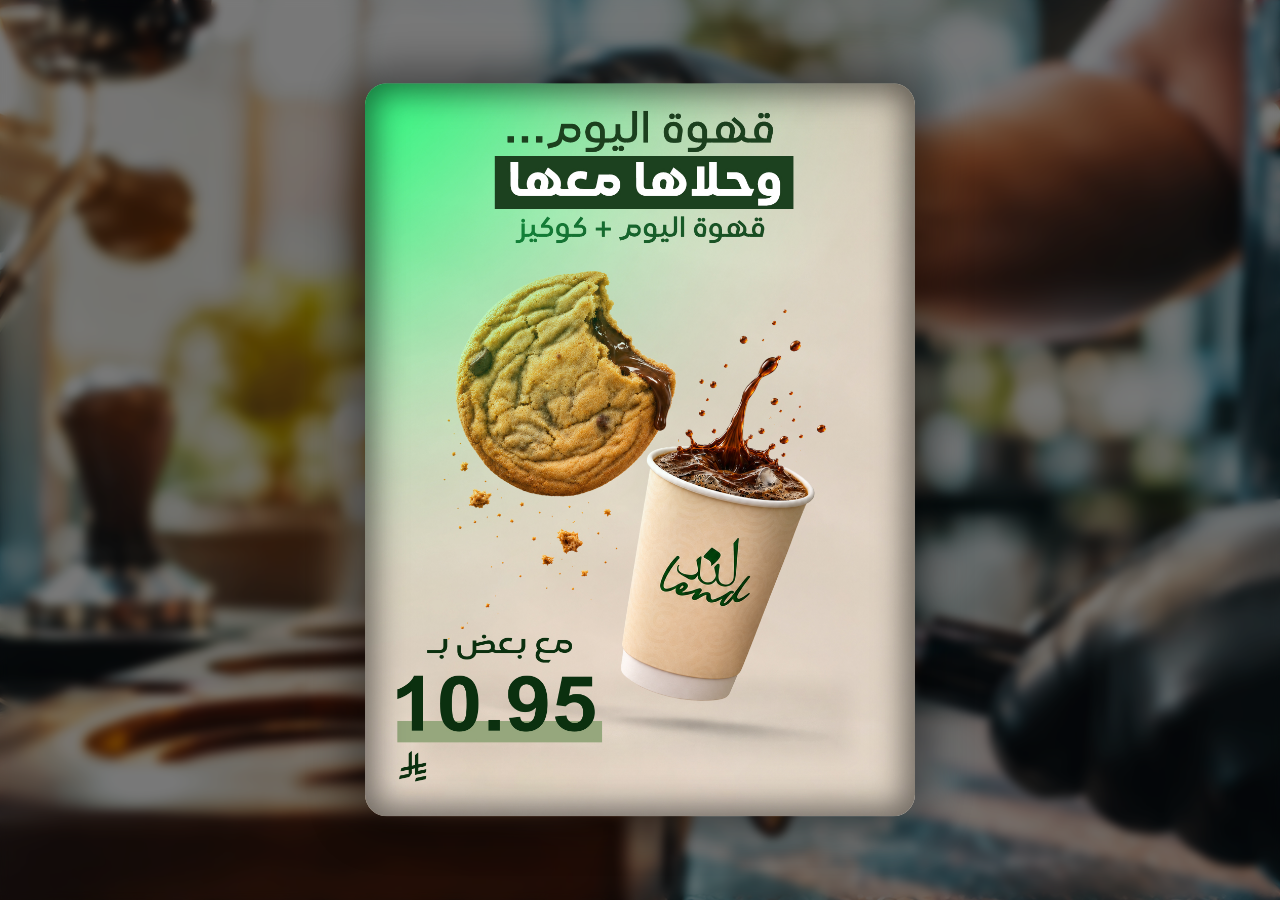
==== commit 629bc663: "Update menu" ====
--- a/index.html
+++ b/index.html
@@ -9,16 +9,21 @@
 </head>
 <body>
 
+    <!-- ========== Welcome Poster (tap to dismiss) ========== -->
+    <div class="poster-wrapper" id="posterWrapper">
+        <img src="images/posters/cookies-offer-18nov.jpg" alt="قهوة اليوم + كوكيز" class="poster-bg">
+    </div>
+
     <!-- ========== Logo ========== -->
-    <div class="logo-container" id="logoContainer" style="opacity: 1;">
+    <div class="logo-container" id="logoContainer">
         <img src="images/brand/lend.svg" alt="Lend" class="logo" id="logo">
     </div>
 
     <!-- ========== Language Button ========== -->
-    <button class="lang-btn" id="langBtn">EN</button>
+    <button class="lang-btn" id="langBtn" style="display: none;">EN</button>
 
     <!-- ========== Main Content ========== -->
-    <main class="main-content" id="mainContent">
+    <main class="main-content" id="mainContent" style="display: none;">
 
         <!-- Welcome Message -->
         <div class="welcome-section" id="welcomeSection">
--- a/css/Lend.css
+++ b/css/Lend.css
@@ -49,6 +49,46 @@
     -webkit-backdrop-filter: blur(5px);
     z-index: 1;
     pointer-events: none;
+}
+
+/* ========== Welcome Poster ========== */
+.poster-wrapper {
+    position: fixed;
+    top: 50%;
+    left: 50%;
+    transform: translate(-50%, -50%);
+    width: min(85vw, 550px);
+    max-height: min(95vh, 900px);
+    aspect-ratio: 1086 / 1448;
+    z-index: 2000;
+    border-radius: clamp(12px, 2vw, 22px);
+    box-shadow: 0 0 40px 15px rgba(0, 0, 0, 0.4);
+    overflow: hidden;
+    transition: opacity 0.8s ease;
+    cursor: pointer;
+}
+
+.poster-wrapper::before {
+    content: '';
+    position: absolute;
+    top: 0;
+    left: 0;
+    width: 100%;
+    height: 100%;
+    z-index: 2;
+    pointer-events: none;
+    box-shadow: inset 0 0 30px 10px rgba(0, 0, 0, 0.5);
+    border-radius: clamp(12px, 2vw, 22px);
+}
+
+.poster-bg {
+    width: 100%;
+    height: 100%;
+    object-fit: cover;
+    display: block;
+    pointer-events: none;
+    user-select: none;
+    -webkit-user-drag: none;
 }
 
 /* ========== Logo ========== */
